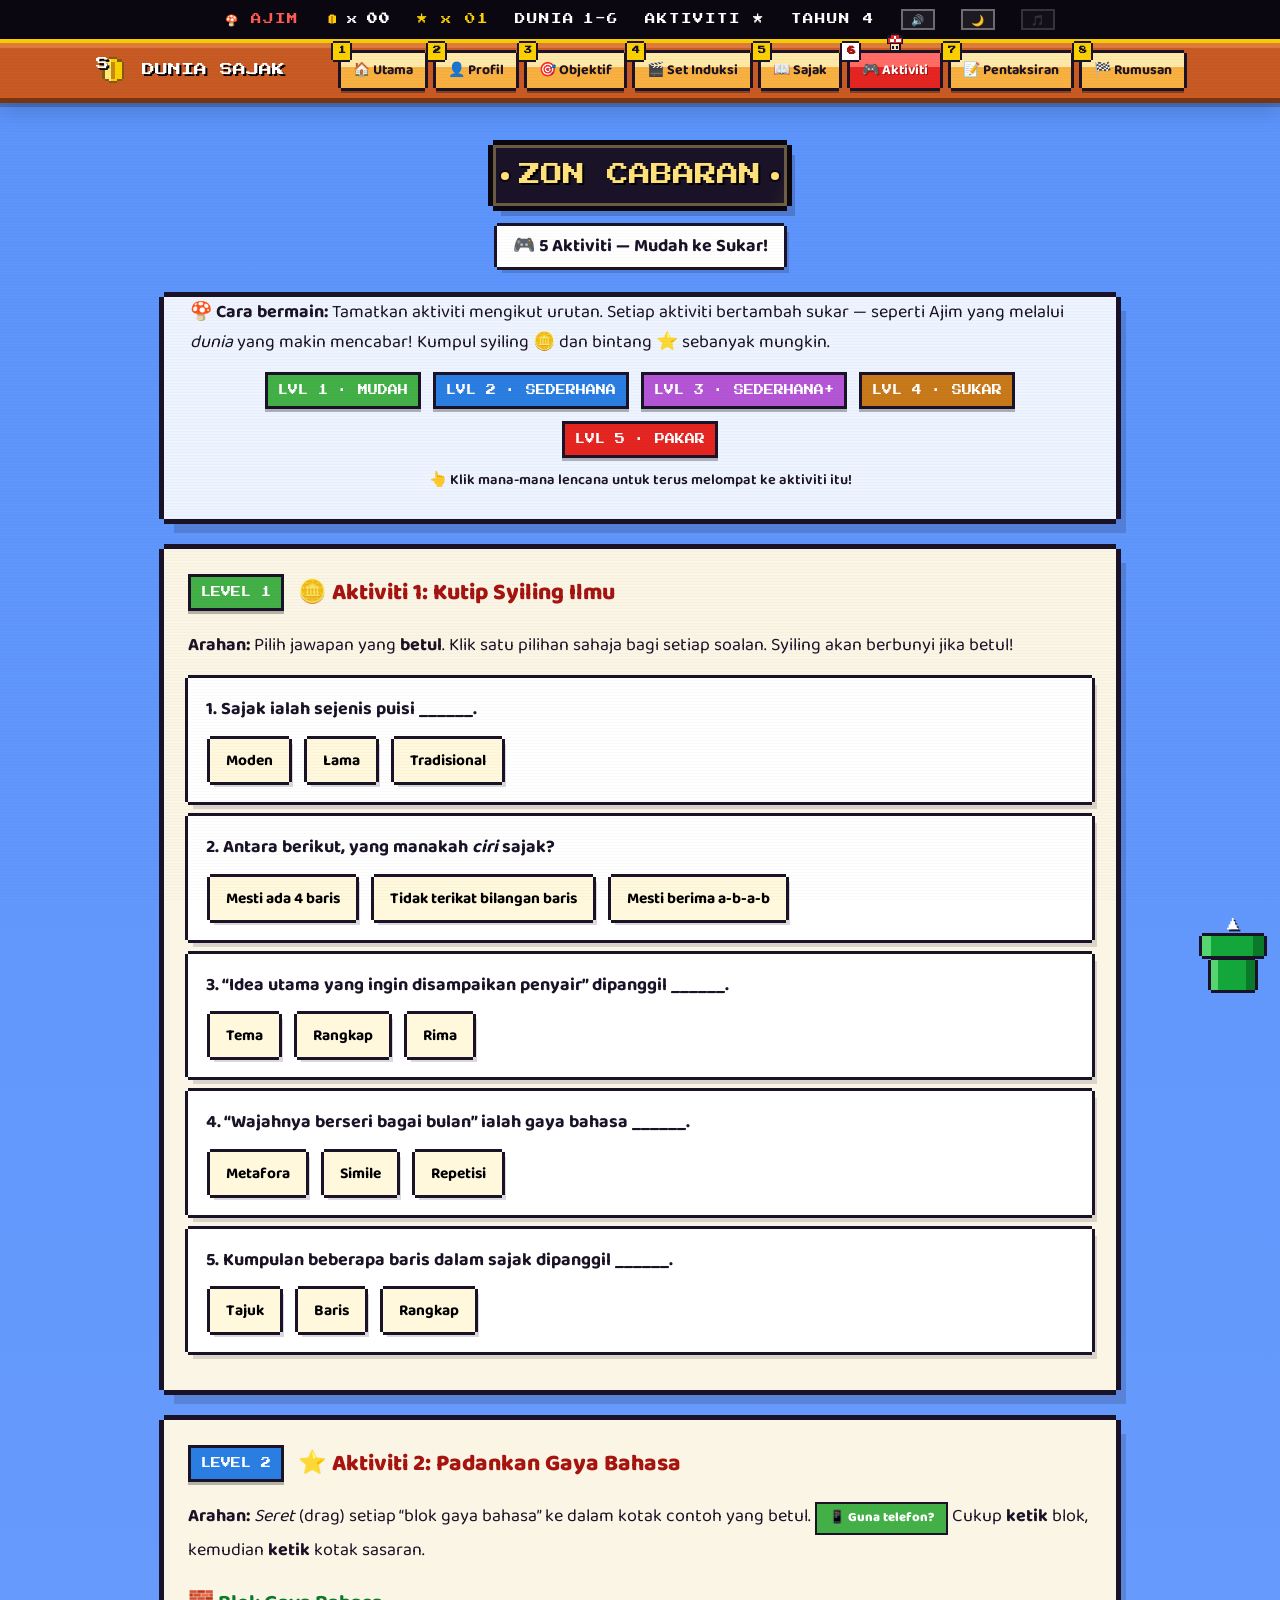
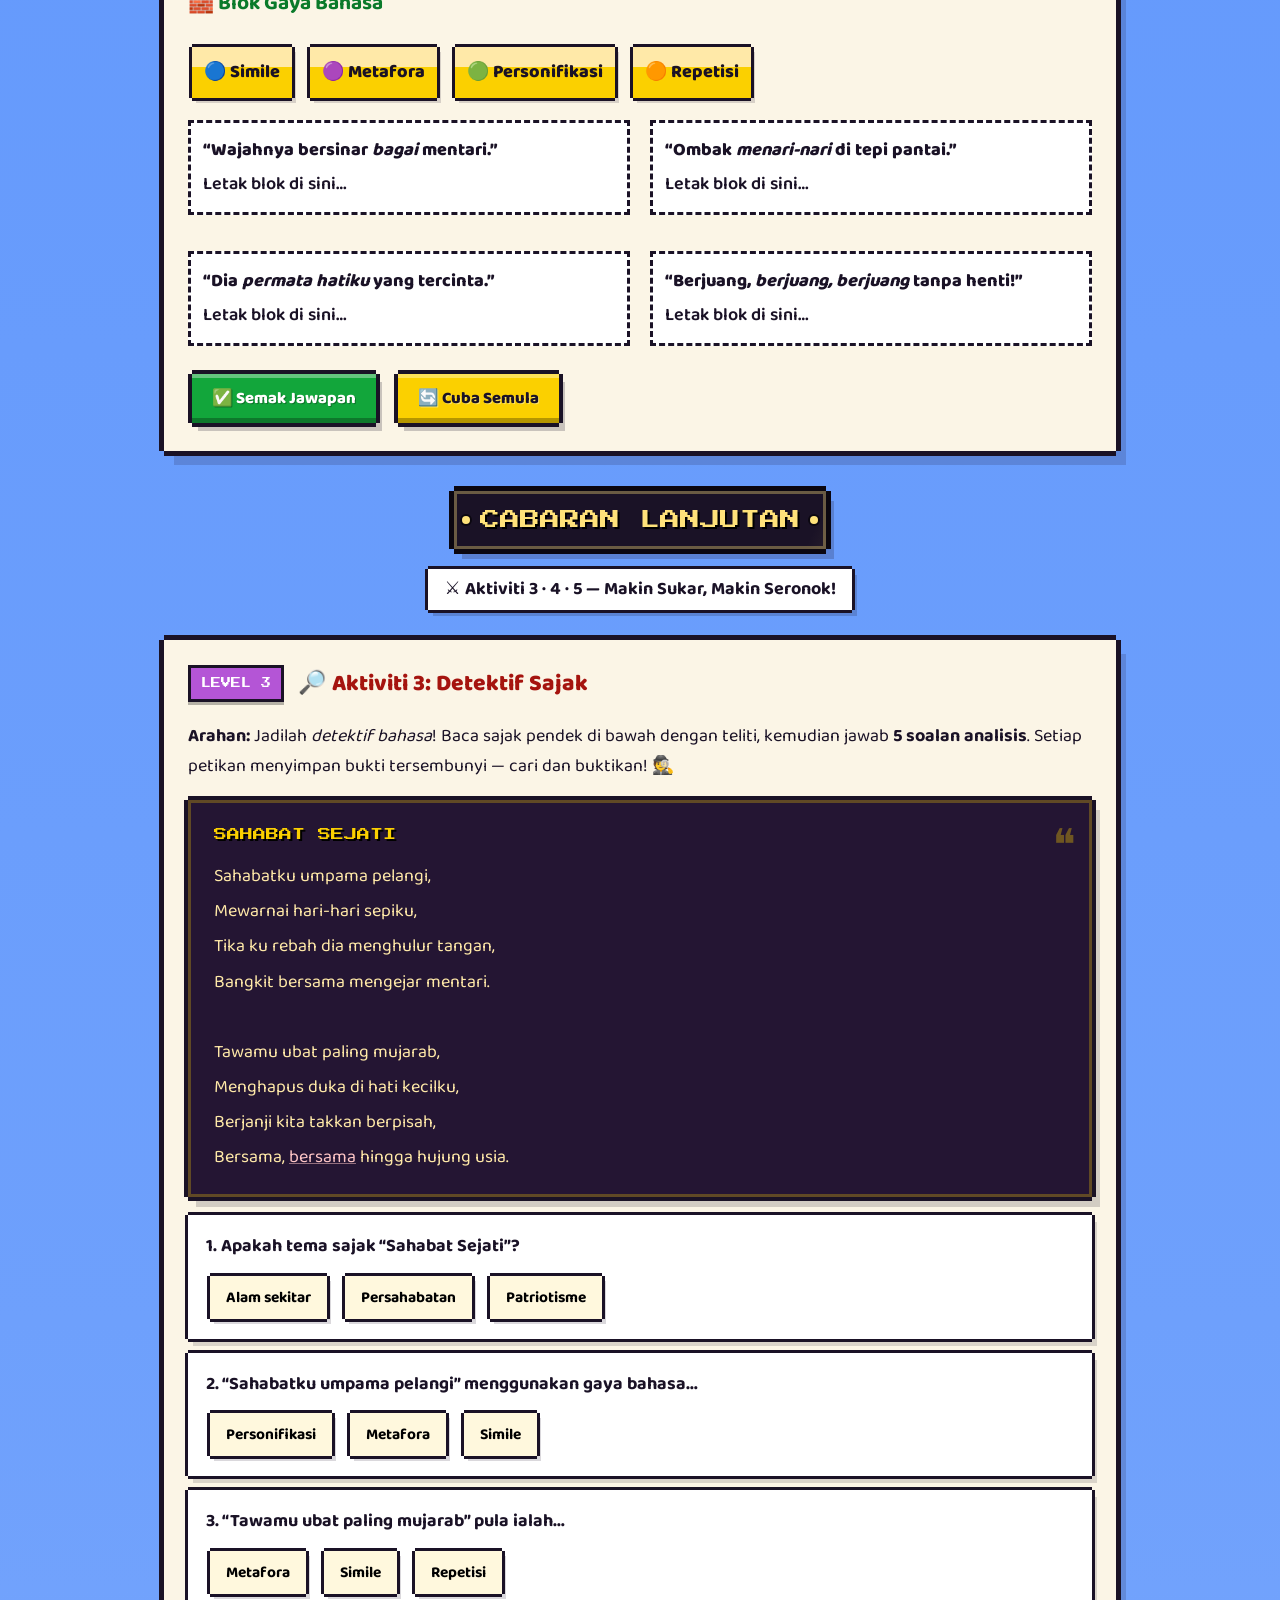
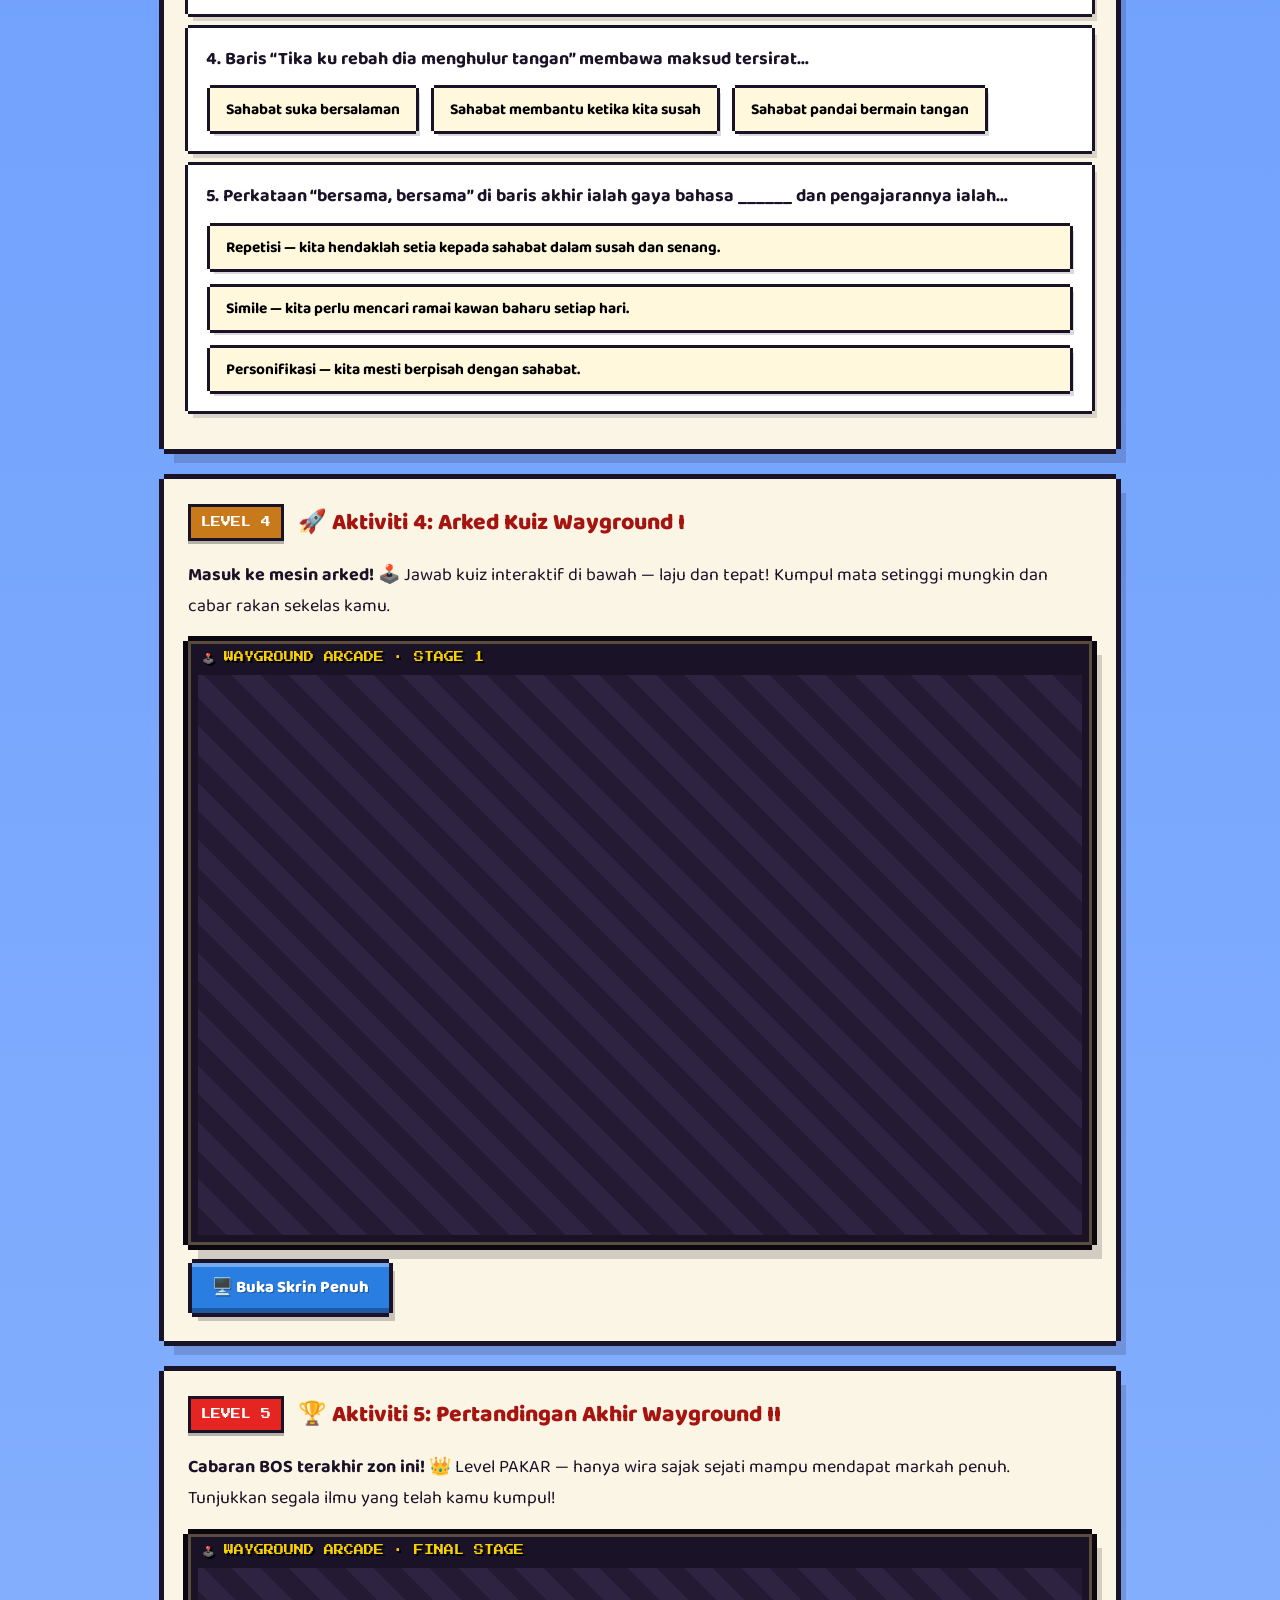
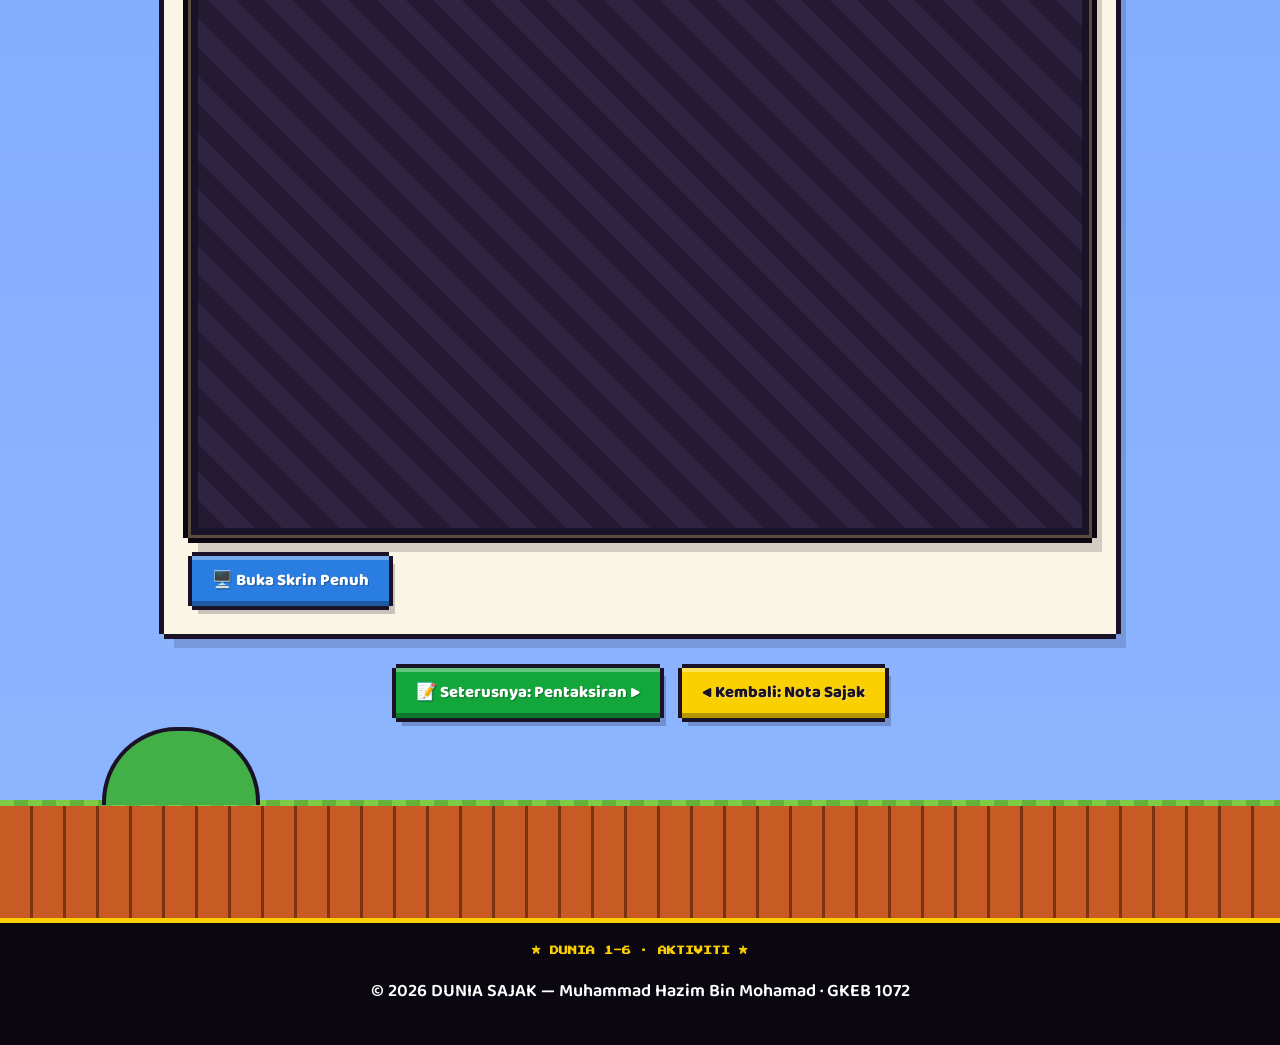
==== aktiviti.html @ 24b24018 "DUNIA SAJAK — laman web pembelajaran interaktif Sajak BM Tahun 4 Laman pembelajaran bertema permaina" ====
<!DOCTYPE html>
<html lang="ms">
<head>
<meta charset="UTF-8">
<meta name="viewport" content="width=device-width, initial-scale=1.0">
<title>DUNIA SAJAK — Aktiviti</title>
<meta name="description" content="5 aktiviti interaktif sajak, daripada mudah ke sukar, bertema Super Mario.">
<link rel="preconnect" href="https://fonts.googleapis.com">
<link rel="preconnect" href="https://fonts.gstatic.com" crossorigin>
<link href="https://fonts.googleapis.com/css2?family=Baloo+2:wght@400;500;600;700;800&family=Press+Start+2P&display=swap" rel="stylesheet">
<link rel="stylesheet" href="style.css?v=3">
<link rel="icon" href="data:image/svg+xml,<svg xmlns='http://www.w3.org/2000/svg' viewBox='0 0 100 100'><text y='.9em' font-size='90'>🍄</text></svg>">
</head>
<body>

<div class="sky-decor" aria-hidden="true">
  <div class="cloud c1"></div><div class="cloud c2"></div>
  <div class="cloud c3"></div><div class="cloud c4"></div>
</div>

<div class="hud">
  <span class="mario-mini">🍄 AJIM</span>
  <span><span class="coin-mini"></span> x 08</span>
  <span>DUNIA <span class="blink">1-6</span></span>
  <span>AKTIVITI ★</span>
  <span>TAHUN 4</span>
</div>

<nav class="navbar">
  <div class="nav-inner">
    <a class="nav-brand" href="index.html"><span class="logo-coin">S</span> DUNIA&nbsp;SAJAK</a>
    <button class="nav-toggle" onclick="toggleNav()">☰ MENU</button>
    <div class="nav-links" id="navLinks">
      <a href="index.html">🏠 Utama</a>
      <a href="profil.html">👤 Profil</a>
      <a href="objektif.html">🎯 Objektif</a>
      <a href="set-induksi.html">🎬 Set Induksi</a>
      <a href="sajak.html">📖 Sajak</a>
      <a href="aktiviti.html">🎮 Aktiviti</a>
      <a href="pentaksiran.html">📝 Pentaksiran</a>
      <a href="rumusan.html">🏁 Rumusan</a>
    </div>
  </div>
</nav>

<main class="page">

  <div class="title-wrap reveal">
    <div class="section-title">ZON CABARAN</div>
    <br><span class="section-sub">🎮 5 Aktiviti — Mudah ke Sukar!</span>
  </div>

  <section class="panel sky reveal">
    <p style="margin:0">
      🍄 <strong>Cara bermain:</strong> Tamatkan aktiviti mengikut urutan. Setiap
      aktiviti bertambah sukar — seperti Ajim yang melalui <em>dunia</em> yang makin
      mencabar! Kumpul syiling 🪙 dan bintang ⭐ sebanyak mungkin.
    </p>
    <div class="hero-scene" style="justify-content:center;gap:12px;margin-top:14px">
      <a class="level-badge l1" href="#akt1" title="Pergi ke Aktiviti 1">LVL 1 · MUDAH</a>
      <a class="level-badge l2" href="#akt2" title="Pergi ke Aktiviti 2">LVL 2 · SEDERHANA</a>
      <a class="level-badge l3" href="#akt3" title="Pergi ke Aktiviti 3">LVL 3 · SEDERHANA+</a>
      <a class="level-badge l4" href="#akt4" title="Pergi ke Aktiviti 4">LVL 4 · SUKAR</a>
      <a class="level-badge l5" href="#akt5" title="Pergi ke Aktiviti 5">LVL 5 · PAKAR</a>
    </div>
    <p style="text-align:center;margin:10px 0 0;font-size:14.5px;font-weight:600">
      👆 Klik mana-mana lencana untuk terus melompat ke aktiviti itu!
    </p>
  </section>

  <!-- =================== AKTIVITI 1 =================== -->
  <section class="activity-card reveal" id="akt1">
    <div class="activity-head">
      <span class="level-badge l1">LEVEL 1</span>
      <h2 style="margin:0;color:var(--mario-red-d)">🪙 Aktiviti 1: Kutip Syiling Ilmu</h2>
    </div>
    <p><strong>Arahan:</strong> Pilih jawapan yang <strong>betul</strong>. Klik satu
       pilihan sahaja bagi setiap soalan. Syiling akan berbunyi jika betul!</p>

    <!-- Soalan 1 -->
    <div class="q-item">
      <div class="q-text">1. Sajak ialah sejenis puisi ______.</div>
      <div class="opt-row">
        <button class="opt" data-correct="1">Moden</button>
        <button class="opt">Lama</button>
        <button class="opt">Tradisional</button>
      </div>
      <div class="feedback" data-ok="Sajak ialah puisi moden." data-no="Sajak ialah puisi MODEN, bukan puisi lama."></div>
    </div>

    <!-- Soalan 2 -->
    <div class="q-item">
      <div class="q-text">2. Antara berikut, yang manakah <em>ciri</em> sajak?</div>
      <div class="opt-row">
        <button class="opt">Mesti ada 4 baris</button>
        <button class="opt" data-correct="1">Tidak terikat bilangan baris</button>
        <button class="opt">Mesti berima a-b-a-b</button>
      </div>
      <div class="feedback" data-ok="Sajak bebas — tidak terikat bilangan baris atau rima." data-no="Sajak TIDAK terikat pada bilangan baris atau rima tetap."></div>
    </div>

    <!-- Soalan 3 -->
    <div class="q-item">
      <div class="q-text">3. “Idea utama yang ingin disampaikan penyair” dipanggil ______.</div>
      <div class="opt-row">
        <button class="opt" data-correct="1">Tema</button>
        <button class="opt">Rangkap</button>
        <button class="opt">Rima</button>
      </div>
      <div class="feedback" data-ok="Tema = idea utama sajak." data-no="Idea utama sajak dipanggil TEMA."></div>
    </div>

    <!-- Soalan 4 -->
    <div class="q-item">
      <div class="q-text">4. “Wajahnya berseri <strong>bagai</strong> bulan” ialah gaya bahasa ______.</div>
      <div class="opt-row">
        <button class="opt">Metafora</button>
        <button class="opt" data-correct="1">Simile</button>
        <button class="opt">Repetisi</button>
      </div>
      <div class="feedback" data-ok="Ada kata 'bagai' → Simile." data-no="Kerana menggunakan kata 'bagai', ia adalah SIMILE."></div>
    </div>

    <!-- Soalan 5 -->
    <div class="q-item">
      <div class="q-text">5. Kumpulan beberapa baris dalam sajak dipanggil ______.</div>
      <div class="opt-row">
        <button class="opt">Tajuk</button>
        <button class="opt">Baris</button>
        <button class="opt" data-correct="1">Rangkap</button>
      </div>
      <div class="feedback" data-ok="Kumpulan baris = Rangkap." data-no="Kumpulan beberapa baris dipanggil RANGKAP."></div>
    </div>

    <div class="scoreboard" id="score1"></div>
  </section>

  <!-- =================== AKTIVITI 2 =================== -->
  <section class="activity-card reveal" id="akt2">
    <div class="activity-head">
      <span class="level-badge l2">LEVEL 2</span>
      <h2 style="margin:0;color:var(--mario-red-d)">⭐ Aktiviti 2: Padankan Gaya Bahasa</h2>
    </div>
    <p><strong>Arahan:</strong> <em>Seret</em> (drag) setiap “blok gaya bahasa” ke dalam
       kotak contoh yang betul. <span class="pill">📱 Guna telefon?</span> Cukup
       <strong>ketik</strong> blok, kemudian <strong>ketik</strong> kotak sasaran.</p>

    <!-- Bank chip -->
    <h3 style="color:var(--pipe-d)">🧱 Blok Gaya Bahasa</h3>
    <div id="chipBank" class="opt-row" style="gap:10px;margin-bottom:10px">
      <div class="chip" data-key="simile">🔵 Simile</div>
      <div class="chip" data-key="metafora">🟣 Metafora</div>
      <div class="chip" data-key="personifikasi">🟢 Personifikasi</div>
      <div class="chip" data-key="repetisi">🟠 Repetisi</div>
    </div>

    <!-- Zon jatuh -->
    <div class="match-wrap">
      <div class="drop-zone" data-answer="simile">
        <span class="zone-label">“Wajahnya bersinar <em>bagai</em> mentari.”</span>
        Letak blok di sini…
      </div>
      <div class="drop-zone" data-answer="personifikasi">
        <span class="zone-label">“Ombak <em>menari-nari</em> di tepi pantai.”</span>
        Letak blok di sini…
      </div>
      <div class="drop-zone" data-answer="metafora">
        <span class="zone-label">“Dia <em>permata hatiku</em> yang tercinta.”</span>
        Letak blok di sini…
      </div>
      <div class="drop-zone" data-answer="repetisi">
        <span class="zone-label">“Berjuang, <em>berjuang, berjuang</em> tanpa henti!”</span>
        Letak blok di sini…
      </div>
    </div>

    <div class="btn-row" style="justify-content:flex-start;margin-top:16px">
      <button class="btn green" id="checkAkt2">✅ Semak Jawapan</button>
      <button class="btn gold" id="resetAkt2">🔄 Cuba Semula</button>
    </div>

    <div class="scoreboard" id="score2"></div>
  </section>

  <!-- =================== AKTIVITI 3, 4, 5 (RUANG LINK) =================== -->
  <div class="title-wrap reveal" style="margin-top:34px">
    <div class="section-title" style="font-size:clamp(13px,3vw,20px)">CABARAN LANJUTAN</div>
    <br><span class="section-sub">⚔️ Aktiviti 3 · 4 · 5 — Makin Sukar, Makin Seronok!</span>
  </div>

  <!-- AKTIVITI 3 -->
  <section class="activity-card reveal" id="akt3">
    <div class="activity-head">
      <span class="level-badge l3">LEVEL 3</span>
      <h2 style="margin:0;color:var(--mario-red-d)">🔎 Aktiviti 3: Detektif Sajak</h2>
    </div>
    <p><strong>Arahan:</strong> Jadilah <em>detektif bahasa</em>! Baca sajak pendek di bawah
       dengan teliti, kemudian jawab <strong>5 soalan analisis</strong>. Setiap petikan
       menyimpan bukti tersembunyi — cari dan buktikan! 🕵️</p>

    <div class="poem-box">
      <div class="poem-title">SAHABAT SEJATI</div>
      Sahabatku umpama pelangi,<br>
      Mewarnai hari-hari sepiku,<br>
      Tika ku rebah dia menghulur tangan,<br>
      Bangkit bersama mengejar mentari.<br><br>
      Tawamu ubat paling mujarab,<br>
      Menghapus duka di hati kecilku,<br>
      Berjanji kita takkan berpisah,<br>
      Bersama, <em>bersama</em> hingga hujung usia.
    </div>

    <!-- Soalan 1 -->
    <div class="q-item" style="margin-top:18px">
      <div class="q-text">1. Apakah <strong>tema</strong> sajak “Sahabat Sejati”?</div>
      <div class="opt-row">
        <button class="opt">Alam sekitar</button>
        <button class="opt" data-correct="1">Persahabatan</button>
        <button class="opt">Patriotisme</button>
      </div>
      <div class="feedback" data-ok="Keseluruhan sajak bercerita tentang sahabat — temanya PERSAHABATAN." data-no="Lihat tajuk & isi — semuanya tentang sahabat, jadi temanya PERSAHABATAN."></div>
    </div>

    <!-- Soalan 2 -->
    <div class="q-item">
      <div class="q-text">2. “Sahabatku <strong>umpama</strong> pelangi” menggunakan gaya bahasa…</div>
      <div class="opt-row">
        <button class="opt">Personifikasi</button>
        <button class="opt">Metafora</button>
        <button class="opt" data-correct="1">Simile</button>
      </div>
      <div class="feedback" data-ok="Kata 'umpama' = perbandingan → SIMILE." data-no="Ada kata perbandingan 'umpama' — itu tanda SIMILE, bukan metafora."></div>
    </div>

    <!-- Soalan 3 -->
    <div class="q-item">
      <div class="q-text">3. “Tawamu <strong>ubat</strong> paling mujarab” pula ialah…</div>
      <div class="opt-row">
        <button class="opt" data-correct="1">Metafora</button>
        <button class="opt">Simile</button>
        <button class="opt">Repetisi</button>
      </div>
      <div class="feedback" data-ok="Tawa dibandingkan dengan ubat TANPA kata perbandingan → METAFORA." data-no="Tiada kata 'bagai/umpama' di sini — perbandingan terus = METAFORA."></div>
    </div>

    <!-- Soalan 4 -->
    <div class="q-item">
      <div class="q-text">4. Baris “Tika ku rebah dia menghulur tangan” membawa <strong>maksud tersirat</strong>…</div>
      <div class="opt-row">
        <button class="opt">Sahabat suka bersalaman</button>
        <button class="opt" data-correct="1">Sahabat membantu ketika kita susah</button>
        <button class="opt">Sahabat pandai bermain tangan</button>
      </div>
      <div class="feedback" data-ok="'Rebah' = kesusahan; 'menghulur tangan' = memberi bantuan." data-no="Fikirkan maksud kiasan: 'rebah' ialah saat susah, 'menghulur tangan' ialah MEMBANTU."></div>
    </div>

    <!-- Soalan 5 -->
    <div class="q-item">
      <div class="q-text">5. Perkataan “<strong>bersama, bersama</strong>” di baris akhir ialah gaya bahasa ______ dan pengajarannya ialah…</div>
      <div class="opt-row" style="flex-direction:column;align-items:stretch">
        <button class="opt" data-correct="1">Repetisi — kita hendaklah setia kepada sahabat dalam susah dan senang.</button>
        <button class="opt">Simile — kita perlu mencari ramai kawan baharu setiap hari.</button>
        <button class="opt">Personifikasi — kita mesti berpisah dengan sahabat.</button>
      </div>
      <div class="feedback" data-ok="Pengulangan 'bersama' menegaskan kesetiaan sahabat sejati." data-no="Perkataan diulang untuk penegasan = REPETISI; mesejnya kesetiaan bersahabat."></div>
    </div>

    <div class="scoreboard" id="score3"></div>
  </section>

  <!-- AKTIVITI 4 -->
  <section class="activity-card reveal" id="akt4">
    <div class="activity-head">
      <span class="level-badge l4">LEVEL 4</span>
      <h2 style="margin:0;color:var(--mario-red-d)">🚀 Aktiviti 4: Arked Kuiz Wayground I</h2>
    </div>
    <p><strong>Masuk ke mesin arked!</strong> 🕹️ Jawab kuiz interaktif di bawah —
       laju dan tepat! Kumpul mata setinggi mungkin dan cabar rakan sekelas kamu.</p>

    <div class="quiz-embed">
      <span class="arcade-label">🕹️ WAYGROUND ARCADE · STAGE 1</span>
      <iframe src="https://wayground.com/embed/quiz/6a55d8f1f456f6de9cdeee7b"
              title="Kuiz Wayground 1 — Sajak"
              allow="fullscreen" allowfullscreen loading="eager"></iframe>
    </div>
    <div class="btn-row" style="justify-content:flex-start;margin-top:14px">
      <a class="btn blue" href="https://wayground.com/embed/quiz/6a55d8f1f456f6de9cdeee7b"
         target="_blank" rel="noopener">🖥️ Buka Skrin Penuh</a>
    </div>
  </section>

  <!-- AKTIVITI 5 -->
  <section class="activity-card reveal" id="akt5">
    <div class="activity-head">
      <span class="level-badge l5">LEVEL 5</span>
      <h2 style="margin:0;color:var(--mario-red-d)">🏆 Aktiviti 5: Pertandingan Akhir Wayground II</h2>
    </div>
    <p><strong>Cabaran BOS terakhir zon ini!</strong> 👑 Level PAKAR — hanya wira sajak
       sejati mampu mendapat markah penuh. Tunjukkan segala ilmu yang telah kamu kumpul!</p>

    <div class="quiz-embed">
      <span class="arcade-label">🕹️ WAYGROUND ARCADE · FINAL STAGE</span>
      <iframe src="https://wayground.com/embed/quiz/6a55de0ff870951dc14bcaf7"
              title="Kuiz Wayground 2 — Sajak (Pakar)"
              allow="fullscreen" allowfullscreen loading="eager"></iframe>
    </div>
    <div class="btn-row" style="justify-content:flex-start;margin-top:14px">
      <a class="btn blue" href="https://wayground.com/embed/quiz/6a55de0ff870951dc14bcaf7"
         target="_blank" rel="noopener">🖥️ Buka Skrin Penuh</a>
    </div>
  </section>

  <div class="btn-row reveal">
    <a class="btn green" href="pentaksiran.html">📝 Seterusnya: Pentaksiran ▶</a>
    <a class="btn gold" href="sajak.html">◀ Kembali: Nota Sajak</a>
  </div>

</main>

<div class="ground-strip" aria-hidden="true"></div>

<footer class="footer">
  <div class="foot-mini">★ DUNIA 1-6 · AKTIVITI ★</div>
  <p>© 2026 DUNIA SAJAK — Muhammad Hazim Bin Mohamad · GKEB 1072</p>
</footer>

<script src="main.js?v=3"></script>
<script src="aktiviti.js?v=3"></script>
</body>
</html>
---- style.css ----
/* =========================================================
   SAJAK WORLD — Tema Super Mario (Edisi Pro)
   Reka bentuk 8-bit / NES: sprite pixel, adegan level,
   panel tetingkap permainan, butang pixel 3D, tekstur CRT.
   ========================================================= */

/* ---------- Palet & pemboleh ubah ---------- */
:root{
  --sky:        #5c94fc;
  --sky-2:      #6ea0fc;
  --sky-3:      #8fb6ff;
  --mario:      #e52521;
  --mario-d:    #a5140f;
  --luigi:      #43b047;
  --luigi-d:    #2f8a34;
  --pipe:       #12a63b;
  --pipe-d:     #0a7a2a;
  --pipe-l:     #57d472;
  --coin:       #fbd000;
  --coin-d:     #c8890f;
  --brick:      #c85a24;
  --brick-d:    #7a3410;
  --brick-l:    #e07b3e;
  --block:      #f8b040;
  --block-d:    #c8791a;
  --ink:        #1a1226;
  --ink-2:      #372b4d;
  --paper:      #fbf5e6;
  --paper-2:    #fff8dd;
  --line:       #e4d9bd;
  --white:      #ffffff;

  --edge: 4px solid var(--ink);
  --hard: 0 6px 0 rgba(26,18,38,.22);
  --hard-lg: 0 8px 0 rgba(26,18,38,.20), 0 14px 24px rgba(26,18,38,.16);

  --pixel: 'Press Start 2P', 'Courier New', monospace;
  --body:  'Baloo 2', 'Trebuchet MS', system-ui, sans-serif;
}

/* ---------- Asas ---------- */
*{ box-sizing: border-box; }
html{ scroll-behavior: smooth; }
body{
  margin: 0;
  font-family: var(--body);
  font-size: 18px;
  line-height: 1.7;
  color: var(--ink);
  position: relative;
  background: linear-gradient(180deg, var(--sky) 0%, var(--sky-2) 50%, var(--sky-3) 100%);
  min-height: 100vh;
  overflow-x: clip;
}
/* Tekstur skrin CRT halus */
body::after{
  content:""; position: fixed; inset: 0; z-index: 9999; pointer-events: none;
  background: repeating-linear-gradient(0deg, rgba(0,0,0,.035) 0 1px, transparent 1px 3px);
  mix-blend-mode: multiply; opacity: .5;
}
img{ max-width: 100%; display: block; }
a{ color: var(--mario-d); }
::selection{ background: var(--coin); color: var(--ink); }

/* ---------- SPRITE PIXEL (SVG data URI) ---------- */
.spr{
  display: inline-block;
  background-repeat: no-repeat;
  background-position: center;
  background-size: contain;
  image-rendering: pixelated;
  image-rendering: crisp-edges;
  vertical-align: middle;
  width: 32px; height: 32px;
  flex: none;
}
.spr.lg{ width: 56px; height: 56px; }
.spr.xl{ width: 84px; height: 84px; }
.spr.sm{ width: 24px; height: 24px; }

/* Syiling */
.spr-coin{ background-image: url("data:image/svg+xml,<svg xmlns='http://www.w3.org/2000/svg' viewBox='0 0 16 16' shape-rendering='crispEdges'><rect x='6' y='2' width='4' height='1' fill='%23845a12'/><rect x='4' y='3' width='2' height='1' fill='%23845a12'/><rect x='10' y='3' width='2' height='1' fill='%23845a12'/><rect x='3' y='4' width='1' height='8' fill='%23845a12'/><rect x='12' y='4' width='1' height='8' fill='%23845a12'/><rect x='4' y='12' width='2' height='1' fill='%23845a12'/><rect x='10' y='12' width='2' height='1' fill='%23845a12'/><rect x='6' y='13' width='4' height='1' fill='%23845a12'/><rect x='4' y='4' width='8' height='8' fill='%23fbd000'/><rect x='6' y='3' width='4' height='10' fill='%23fbd000'/><rect x='4' y='4' width='2' height='8' fill='%23ffe97a'/><rect x='6' y='3' width='1' height='10' fill='%23ffe97a'/><rect x='7' y='4' width='2' height='8' fill='%23c8890f'/></svg>"); }

/* Super Mushroom */
.spr-mushroom{ background-image: url("data:image/svg+xml,<svg xmlns='http://www.w3.org/2000/svg' viewBox='0 0 16 16' shape-rendering='crispEdges'><rect x='5' y='1' width='6' height='1' fill='%231a1226'/><rect x='3' y='2' width='10' height='1' fill='%231a1226'/><rect x='2' y='3' width='12' height='1' fill='%231a1226'/><rect x='2' y='4' width='1' height='5' fill='%231a1226'/><rect x='13' y='4' width='1' height='5' fill='%231a1226'/><rect x='3' y='8' width='10' height='1' fill='%231a1226'/><rect x='3' y='4' width='10' height='4' fill='%23e52521'/><rect x='5' y='2' width='6' height='2' fill='%23e52521'/><rect x='4' y='5' width='3' height='2' fill='%23fff'/><rect x='9' y='5' width='3' height='2' fill='%23fff'/><rect x='7' y='3' width='2' height='2' fill='%23fff'/><rect x='4' y='9' width='1' height='5' fill='%231a1226'/><rect x='11' y='9' width='1' height='5' fill='%231a1226'/><rect x='5' y='13' width='6' height='1' fill='%231a1226'/><rect x='5' y='9' width='6' height='4' fill='%23f6e3c5'/><rect x='6' y='10' width='1' height='2' fill='%231a1226'/><rect x='9' y='10' width='1' height='2' fill='%231a1226'/></svg>"); }

/* 1-UP (hijau) */
.spr-1up{ background-image: url("data:image/svg+xml,<svg xmlns='http://www.w3.org/2000/svg' viewBox='0 0 16 16' shape-rendering='crispEdges'><rect x='5' y='1' width='6' height='1' fill='%231a1226'/><rect x='3' y='2' width='10' height='1' fill='%231a1226'/><rect x='2' y='3' width='12' height='1' fill='%231a1226'/><rect x='2' y='4' width='1' height='5' fill='%231a1226'/><rect x='13' y='4' width='1' height='5' fill='%231a1226'/><rect x='3' y='8' width='10' height='1' fill='%231a1226'/><rect x='3' y='4' width='10' height='4' fill='%2343b047'/><rect x='5' y='2' width='6' height='2' fill='%2343b047'/><rect x='4' y='5' width='3' height='2' fill='%23fff'/><rect x='9' y='5' width='3' height='2' fill='%23fff'/><rect x='7' y='3' width='2' height='2' fill='%23fff'/><rect x='4' y='9' width='1' height='5' fill='%231a1226'/><rect x='11' y='9' width='1' height='5' fill='%231a1226'/><rect x='5' y='13' width='6' height='1' fill='%231a1226'/><rect x='5' y='9' width='6' height='4' fill='%23f6e3c5'/><rect x='6' y='10' width='1' height='2' fill='%231a1226'/><rect x='9' y='10' width='1' height='2' fill='%231a1226'/></svg>"); }

/* Bintang */
.spr-star{ background-image: url("data:image/svg+xml,<svg xmlns='http://www.w3.org/2000/svg' viewBox='0 0 16 16' shape-rendering='crispEdges'><rect x='7' y='1' width='2' height='1' fill='%231a1226'/><rect x='6' y='2' width='4' height='1' fill='%231a1226'/><rect x='6' y='3' width='4' height='1' fill='%231a1226'/><rect x='1' y='4' width='14' height='1' fill='%231a1226'/><rect x='2' y='5' width='12' height='1' fill='%231a1226'/><rect x='3' y='6' width='10' height='2' fill='%231a1226'/><rect x='3' y='8' width='4' height='1' fill='%231a1226'/><rect x='9' y='8' width='4' height='1' fill='%231a1226'/><rect x='2' y='9' width='4' height='2' fill='%231a1226'/><rect x='10' y='9' width='4' height='2' fill='%231a1226'/><rect x='7' y='2' width='2' height='1' fill='%23ffd000'/><rect x='6' y='3' width='4' height='1' fill='%23ffd000'/><rect x='3' y='4' width='10' height='1' fill='%23ffd000'/><rect x='3' y='5' width='10' height='1' fill='%23ffd000'/><rect x='4' y='6' width='8' height='2' fill='%23ffd000'/><rect x='4' y='8' width='2' height='1' fill='%23ffd000'/><rect x='10' y='8' width='2' height='1' fill='%23ffd000'/><rect x='3' y='9' width='3' height='2' fill='%23ffd000'/><rect x='10' y='9' width='3' height='2' fill='%23ffd000'/><rect x='6' y='6' width='1' height='2' fill='%231a1226'/><rect x='9' y='6' width='1' height='2' fill='%231a1226'/></svg>"); }

/* Goomba */
.spr-goomba{ background-image: url("data:image/svg+xml,<svg xmlns='http://www.w3.org/2000/svg' viewBox='0 0 16 16' shape-rendering='crispEdges'><rect x='5' y='1' width='6' height='1' fill='%231a1226'/><rect x='3' y='2' width='10' height='1' fill='%231a1226'/><rect x='2' y='3' width='12' height='6' fill='%237a4a1e'/><rect x='5' y='2' width='6' height='1' fill='%237a4a1e'/><rect x='2' y='3' width='1' height='6' fill='%231a1226'/><rect x='13' y='3' width='1' height='6' fill='%231a1226'/><rect x='3' y='9' width='10' height='2' fill='%23caa06a'/><rect x='4' y='5' width='2' height='3' fill='%23fff'/><rect x='10' y='5' width='2' height='3' fill='%23fff'/><rect x='5' y='6' width='1' height='2' fill='%231a1226'/><rect x='10' y='6' width='1' height='2' fill='%231a1226'/><rect x='3' y='4' width='3' height='1' fill='%231a1226'/><rect x='10' y='4' width='3' height='1' fill='%231a1226'/><rect x='2' y='11' width='4' height='2' fill='%231a1226'/><rect x='10' y='11' width='4' height='2' fill='%231a1226'/></svg>"); }

/* Blok soal (?) — sprite untuk adegan */
.spr-qblock{ background-image: url("data:image/svg+xml,<svg xmlns='http://www.w3.org/2000/svg' viewBox='0 0 16 16' shape-rendering='crispEdges'><rect x='0' y='0' width='16' height='16' fill='%231a1226'/><rect x='1' y='1' width='14' height='14' fill='%23f8b040'/><rect x='1' y='1' width='14' height='5' fill='%23fac765'/><rect x='2' y='2' width='2' height='2' fill='%23fff2c4'/><rect x='12' y='2' width='2' height='2' fill='%231a1226'/><rect x='2' y='12' width='2' height='2' fill='%231a1226'/><rect x='12' y='12' width='2' height='2' fill='%231a1226'/><rect x='6' y='4' width='4' height='1' fill='%231a1226'/><rect x='5' y='5' width='1' height='1' fill='%231a1226'/><rect x='9' y='5' width='2' height='2' fill='%231a1226'/><rect x='8' y='7' width='2' height='1' fill='%231a1226'/><rect x='7' y='8' width='1' height='2' fill='%231a1226'/><rect x='7' y='11' width='1' height='1' fill='%231a1226'/></svg>"); }

/* Bata */
.spr-brick{ background-image: url("data:image/svg+xml,<svg xmlns='http://www.w3.org/2000/svg' viewBox='0 0 16 16' shape-rendering='crispEdges'><rect x='0' y='0' width='16' height='16' fill='%237a3410'/><rect x='1' y='1' width='14' height='2' fill='%23e07b3e'/><rect x='0' y='3' width='7' height='4' fill='%23c85a24'/><rect x='8' y='3' width='8' height='4' fill='%23c85a24'/><rect x='0' y='8' width='3' height='4' fill='%23c85a24'/><rect x='4' y='8' width='8' height='4' fill='%23c85a24'/><rect x='13' y='8' width='3' height='4' fill='%23c85a24'/><rect x='0' y='13' width='7' height='3' fill='%23c85a24'/><rect x='8' y='13' width='8' height='3' fill='%23c85a24'/></svg>"); }

/* Awan */
.spr-cloud{ background-image: url("data:image/svg+xml,<svg xmlns='http://www.w3.org/2000/svg' viewBox='0 0 24 14' shape-rendering='crispEdges'><rect x='8' y='2' width='6' height='1' fill='%231a1226'/><rect x='6' y='3' width='10' height='1' fill='%231a1226'/><rect x='4' y='4' width='4' height='1' fill='%231a1226'/><rect x='14' y='4' width='6' height='1' fill='%231a1226'/><rect x='2' y='5' width='4' height='1' fill='%231a1226'/><rect x='18' y='5' width='4' height='1' fill='%231a1226'/><rect x='1' y='6' width='22' height='1' fill='%231a1226'/><rect x='0' y='7' width='24' height='4' fill='%231a1226'/><rect x='1' y='11' width='22' height='1' fill='%231a1226'/><rect x='8' y='3' width='7' height='1' fill='%23fff'/><rect x='5' y='4' width='12' height='1' fill='%23fff'/><rect x='3' y='5' width='16' height='1' fill='%23fff'/><rect x='1' y='6' width='22' height='4' fill='%23fff'/><rect x='1' y='10' width='22' height='1' fill='%23c9e0ff'/></svg>"); }

/* Bendera (kepala tiang) */
.spr-flag{ background-image: url("data:image/svg+xml,<svg xmlns='http://www.w3.org/2000/svg' viewBox='0 0 16 16' shape-rendering='crispEdges'><rect x='2' y='2' width='2' height='12' fill='%23e6f0f2'/><rect x='2' y='2' width='1' height='12' fill='%23b9cccf'/><rect x='1' y='1' width='4' height='1' fill='%232f8a34'/><rect x='4' y='4' width='9' height='5' fill='%2312a63b'/><rect x='13' y='5' width='2' height='3' fill='%2312a63b'/><rect x='6' y='5' width='2' height='2' fill='%23fff'/></svg>"); }

/* ---------- Awan latar (lapisan absolut, menatal bersama) ---------- */
.sky-decor{
  position: absolute; top: 0; left: 0; width: 100%; height: 100%;
  z-index: 0; pointer-events: none; overflow: hidden;
}
.cloud{
  position: absolute; left: -180px; width: 132px; height: 78px;
  background-image: url("data:image/svg+xml,<svg xmlns='http://www.w3.org/2000/svg' viewBox='0 0 24 14' shape-rendering='crispEdges'><rect x='8' y='2' width='6' height='1' fill='%231a1226'/><rect x='6' y='3' width='10' height='1' fill='%231a1226'/><rect x='4' y='4' width='4' height='1' fill='%231a1226'/><rect x='14' y='4' width='6' height='1' fill='%231a1226'/><rect x='2' y='5' width='4' height='1' fill='%231a1226'/><rect x='18' y='5' width='4' height='1' fill='%231a1226'/><rect x='1' y='6' width='22' height='1' fill='%231a1226'/><rect x='0' y='7' width='24' height='4' fill='%231a1226'/><rect x='1' y='11' width='22' height='1' fill='%231a1226'/><rect x='8' y='3' width='7' height='1' fill='%23fff'/><rect x='5' y='4' width='12' height='1' fill='%23fff'/><rect x='3' y='5' width='16' height='1' fill='%23fff'/><rect x='1' y='6' width='22' height='4' fill='%23fff'/><rect x='1' y='10' width='22' height='1' fill='%23c9e0ff'/></svg>");
  background-repeat: no-repeat; background-size: contain;
  image-rendering: pixelated; opacity: .95; will-change: transform;
}
.cloud.c1{ top: 6%;  --sc: 1;    animation: drift 52s linear infinite; }
.cloud.c2{ top: 20%; --sc: .68;  animation: drift 70s linear infinite; animation-delay: -12s; }
.cloud.c3{ top: 38%; --sc: 1.15; animation: drift 88s linear infinite; animation-delay: -34s; }
.cloud.c4{ top: 60%; --sc: .55;  animation: drift 62s linear infinite; animation-delay: -22s; }
@keyframes drift{
  from{ transform: translateX(0) scale(var(--sc,1)); }
  to{   transform: translateX(calc(100vw + 360px)) scale(var(--sc,1)); }
}

/* ---------- HUD (papan skor) ---------- */
.hud{
  position: relative; z-index: 5;
  background: #0b0710; color: #fff;
  font-family: var(--pixel); font-size: 10.5px; letter-spacing: 1px;
  padding: 9px 16px; display: flex; gap: 26px;
  justify-content: center; align-items: center; flex-wrap: wrap;
  border-bottom: 4px solid var(--coin);
}
.hud span{ display: inline-flex; align-items: center; gap: 8px; white-space: nowrap; }
.hud .spr{ width: 16px; height: 16px; }
.hud .mario-mini{ color: #ff5b56; }
.hud .coin-mini{
  width: 14px; height: 14px; display: inline-block;
  background-size: contain; background-repeat: no-repeat; image-rendering: pixelated;
  background-image: url("data:image/svg+xml,<svg xmlns='http://www.w3.org/2000/svg' viewBox='0 0 16 16' shape-rendering='crispEdges'><rect x='6' y='2' width='4' height='1' fill='%23845a12'/><rect x='4' y='3' width='2' height='1' fill='%23845a12'/><rect x='10' y='3' width='2' height='1' fill='%23845a12'/><rect x='3' y='4' width='1' height='8' fill='%23845a12'/><rect x='12' y='4' width='1' height='8' fill='%23845a12'/><rect x='4' y='12' width='2' height='1' fill='%23845a12'/><rect x='10' y='12' width='2' height='1' fill='%23845a12'/><rect x='6' y='13' width='4' height='1' fill='%23845a12'/><rect x='4' y='4' width='8' height='8' fill='%23fbd000'/><rect x='6' y='3' width='4' height='10' fill='%23fbd000'/><rect x='7' y='4' width='2' height='8' fill='%23c8890f'/></svg>");
}
.hud .blink{ animation: blink 1.1s steps(1) infinite; }
@keyframes blink{ 50%{ opacity: .2; } }

/* ---------- Navbar ---------- */
.navbar{
  position: sticky; top: 0; z-index: 30;
  background: linear-gradient(180deg, var(--brick-l) 0 5px, var(--brick) 5px 100%);
  border-bottom: 5px solid var(--brick-d);
  box-shadow: 0 4px 0 rgba(0,0,0,.22), 0 10px 20px rgba(0,0,0,.15);
}
.nav-inner{
  max-width: 1120px; margin: 0 auto;
  display: flex; align-items: center; gap: 10px;
  padding: 10px 16px; flex-wrap: wrap;
}
.nav-brand{
  display: flex; align-items: center; gap: 12px;
  font-family: var(--pixel); font-size: 13px; color: #fff;
  text-decoration: none; text-shadow: 2px 2px 0 #000; margin-right: auto;
}
.nav-brand .logo-coin{
  width: 34px; height: 34px;
  background-image: url("data:image/svg+xml,<svg xmlns='http://www.w3.org/2000/svg' viewBox='0 0 16 16' shape-rendering='crispEdges'><rect x='6' y='2' width='4' height='1' fill='%23845a12'/><rect x='4' y='3' width='2' height='1' fill='%23845a12'/><rect x='10' y='3' width='2' height='1' fill='%23845a12'/><rect x='3' y='4' width='1' height='8' fill='%23845a12'/><rect x='12' y='4' width='1' height='8' fill='%23845a12'/><rect x='4' y='12' width='2' height='1' fill='%23845a12'/><rect x='10' y='12' width='2' height='1' fill='%23845a12'/><rect x='6' y='13' width='4' height='1' fill='%23845a12'/><rect x='4' y='4' width='8' height='8' fill='%23fbd000'/><rect x='6' y='3' width='4' height='10' fill='%23fbd000'/><rect x='4' y='4' width='2' height='8' fill='%23ffe97a'/><rect x='6' y='3' width='1' height='10' fill='%23ffe97a'/><rect x='7' y='4' width='2' height='8' fill='%23c8890f'/></svg>");
  background-size: contain; background-repeat: no-repeat; image-rendering: pixelated;
  animation: spin 2.6s linear infinite;
}
@keyframes spin{ 0%{ transform: rotateY(0); } 100%{ transform: rotateY(360deg); } }
.nav-toggle{
  display: none; background: var(--coin); border: 3px solid var(--ink);
  color: var(--ink); font-family: var(--pixel); font-size: 11px;
  padding: 9px 11px; cursor: pointer; box-shadow: 3px 3px 0 rgba(0,0,0,.3);
}
.nav-links{ display: flex; gap: 7px; flex-wrap: wrap; align-items: center; }
.nav-links a{
  font-family: var(--body); font-weight: 700; font-size: 14px;
  text-decoration: none; color: var(--ink);
  background: linear-gradient(180deg, #ffe9a8 0 40%, var(--block) 40% 100%);
  border: 3px solid var(--ink); padding: 6px 12px; border-radius: 4px;
  box-shadow: 0 3px 0 rgba(0,0,0,.28); transition: transform .1s, background .1s;
  white-space: nowrap;
}
.nav-links a:hover{ transform: translateY(-2px); }
.nav-links a.active{
  background: linear-gradient(180deg, #ff6b66 0 40%, var(--mario) 40% 100%);
  color: #fff; text-shadow: 1px 1px 0 var(--mario-d);
}

/* ---------- Susun atur ---------- */
.page{ position: relative; z-index: 2; max-width: 1000px; margin: 0 auto; padding: 30px 18px 44px; }

/* ---------- Papan tanda seksyen (world sign) ---------- */
.title-wrap{ text-align: center; margin: 6px 0 30px; }
.section-title{
  display: inline-block;
  font-family: var(--pixel); font-size: clamp(13px, 2.6vw, 22px); line-height: 1.5;
  color: #ffe27a; text-shadow: 2px 2px 0 #000;
  background: var(--ink);
  border: 4px solid #0b0710; border-radius: 10px;
  padding: 14px 26px;
  box-shadow: inset 0 0 0 3px rgba(255,226,122,.35), var(--hard);
  position: relative;
}
.section-title::before, .section-title::after{
  content:""; position: absolute; top: 50%; width: 8px; height: 8px;
  background: #ffe27a; border-radius: 50%; transform: translateY(-50%);
  box-shadow: 0 0 0 2px #0b0710;
}
.section-title::before{ left: 8px; } .section-title::after{ right: 8px; }
.section-sub{
  display: inline-block; margin-top: 14px;
  font-weight: 700; color: var(--ink);
  background: var(--white); border: 3px solid var(--ink);
  padding: 5px 16px; border-radius: 30px; box-shadow: 0 4px 0 rgba(0,0,0,.2);
}

/* ---------- Panel bergaya tetingkap permainan ---------- */
.panel{
  background: var(--paper);
  border: var(--edge); border-radius: 14px;
  box-shadow: var(--hard-lg);
  padding: 0 26px 26px; margin: 22px 0; overflow: hidden;
  background-image:
    linear-gradient(var(--paper), var(--paper)),
    repeating-linear-gradient(0deg, transparent 0 33px, rgba(120,90,40,.05) 33px 34px);
}
.panel.tan{ background: var(--paper-2); }
.panel.sky{ background: #eef4ff; }
.panel.mint{ background: #ecfaef; }

/* Tajuk h2 bersarang (cth. dalam grid) — warna jenama konsisten */
.panel h2{ font-family: var(--body); font-weight: 800; font-size: 23px; color: var(--mario-d); margin: 6px 0 10px; display: flex; align-items: center; gap: 10px; }
.panel.mint h2, .panel.tan h2{ color: var(--pipe-d); }
/* Bar tajuk panel (auto pada h2 pertama) */
.panel > h2:first-child{
  font-family: var(--body); font-weight: 800; font-size: 22px;
  color: #fff; text-shadow: 1px 2px 0 rgba(0,0,0,.35);
  margin: 0 -26px 22px; padding: 14px 26px;
  background: linear-gradient(180deg, #ff6b66 0 42%, var(--mario) 42% 100%);
  border-bottom: 4px solid var(--ink);
  display: flex; align-items: center; gap: 12px;
}
.panel.tan  > h2:first-child{ background: linear-gradient(180deg, #ffcf5e 0 42%, var(--block) 42% 100%); color: var(--ink); text-shadow:none; }
.panel.sky  > h2:first-child{ background: linear-gradient(180deg, #63a4f2 0 42%, #2a7de1 42% 100%); }
.panel.mint > h2:first-child{ background: linear-gradient(180deg, #5fd07f 0 42%, var(--luigi) 42% 100%); }
.panel h2 .spr{ width: 30px; height: 30px; }
.panel h2 .num{
  font-family: var(--pixel); font-size: 13px;
  background: var(--ink); color: var(--coin);
  border: 2px solid #fff; border-radius: 6px; padding: 6px 8px; flex: none;
}
.panel h3{ font-weight: 800; color: var(--pipe-d); font-size: 21px; margin: 20px 0 8px; }
.panel p{ margin: 10px 0; }
.panel p:first-of-type{ margin-top: 4px; }

/* ---------- Grid ---------- */
.grid{ display: grid; gap: 16px; }
.grid.g2{ grid-template-columns: repeat(2, 1fr); }
.grid.g3{ grid-template-columns: repeat(3, 1fr); }
.grid.g4{ grid-template-columns: repeat(4, 1fr); }

/* ---------- Kotak item (info-card) ---------- */
.info-card{
  background: var(--white);
  border: 3px solid var(--ink); border-radius: 10px;
  padding: 18px 16px; box-shadow: 0 5px 0 rgba(0,0,0,.16);
  transition: transform .12s, box-shadow .12s; position: relative;
}
.info-card::before{
  content:""; position: absolute; inset: 4px; border: 2px dashed rgba(26,18,38,.12);
  border-radius: 7px; pointer-events: none;
}
.info-card:hover{ transform: translateY(-5px); box-shadow: 0 10px 0 rgba(0,0,0,.14); }
.info-card .ic-icon{ font-size: 30px; line-height: 1; margin-bottom: 8px; }
.info-card .spr{ margin-bottom: 8px; }
.info-card h4{ margin: 4px 0; font-weight: 800; font-size: 18px; color: var(--ink); }
.info-card p{ margin: 4px 0 0; font-size: 15px; color: var(--ink-2); }

/* ---------- Butang pixel 3D ---------- */
.btn{
  display: inline-flex; align-items: center; gap: 9px;
  font-family: var(--body); font-weight: 800; font-size: 16.5px;
  color: #fff; background: var(--mario);
  border: 4px solid var(--ink); border-radius: 10px;
  padding: 11px 20px; cursor: pointer; text-decoration: none;
  box-shadow: inset 0 4px 0 rgba(255,255,255,.35), inset 0 -5px 0 rgba(0,0,0,.28), 0 5px 0 rgba(0,0,0,.3);
  transition: transform .08s, box-shadow .08s; text-shadow: 1px 1px 0 rgba(0,0,0,.3);
}
.btn:hover{ transform: translateY(-2px); }
.btn:active{ transform: translateY(3px); box-shadow: inset 0 4px 0 rgba(255,255,255,.35), inset 0 -5px 0 rgba(0,0,0,.28), 0 1px 0 rgba(0,0,0,.3); }
.btn.green{ background: var(--pipe); }
.btn.gold{ background: var(--coin); color: var(--ink); text-shadow: 1px 1px 0 rgba(255,255,255,.4); }
.btn.blue{ background: #2a7de1; }
.btn-row{ display: flex; gap: 14px; flex-wrap: wrap; justify-content: center; margin-top: 20px; }

/* ---------- ADEGAN LEVEL (hero) ---------- */
.level-scene{
  position: relative; height: 320px; margin: 4px 0 8px;
  border: var(--edge); border-radius: 16px; overflow: hidden;
  background: linear-gradient(180deg, #5c94fc 0%, #6ea0fc 62%, #8fb6ff 100%);
  box-shadow: var(--hard-lg);
}
.ls-ground{
  position: absolute; left: 0; right: 0; bottom: 0; height: 54px;
  background:
    repeating-linear-gradient(90deg, var(--brick) 0 30px, var(--brick-d) 30px 33px),
    repeating-linear-gradient(0deg, var(--brick) 0 26px, var(--brick-d) 26px 29px);
  border-top: 5px solid #5a2a0d;
}
.ls-ground::before{
  content:""; position: absolute; left: 0; right: 0; top: -5px; height: 5px;
  background: repeating-linear-gradient(90deg, #7ecb46 0 14px, #64b23a 14px 28px);
}
.ls-prop{ position: absolute; bottom: 54px; image-rendering: pixelated; }
/* bukit */
.ls-hill{
  position: absolute; bottom: 40px; width: 190px; height: 96px;
  background: var(--luigi); border: 4px solid var(--ink); border-bottom: none;
  border-radius: 95px 95px 0 0;
}
.ls-hill::after{
  content:""; position: absolute; bottom: 10px; left: 50%; transform: translateX(-50%);
  width: 26px; height: 30px; background: var(--luigi-d); border-radius: 50%;
  box-shadow: -36px 6px 0 -4px var(--luigi-d), 36px 6px 0 -4px var(--luigi-d);
}
/* semak */
.ls-bush{
  position: absolute; bottom: 54px; width: 132px; height: 48px;
  background: var(--luigi); border: 4px solid var(--ink); border-bottom: none;
  border-radius: 40px 40px 0 0;
}
.ls-bush::before, .ls-bush::after{
  content:""; position: absolute; bottom: 0; width: 70px; height: 34px;
  background: var(--luigi); border: 4px solid var(--ink); border-bottom: none; border-radius: 40px 40px 0 0;
}
.ls-bush::before{ left: -34px; } .ls-bush::after{ right: -34px; }
/* paip */
.ls-pipe{ position: absolute; bottom: 54px; width: 92px; }
.ls-pipe .pt{
  height: 30px; width: 108%; margin-left: -4%;
  background: linear-gradient(90deg, var(--pipe-l) 0 14%, var(--pipe) 14% 82%, var(--pipe-d) 82%);
  border: 4px solid var(--ink); border-radius: 6px;
}
.ls-pipe .pb{
  height: 62px; width: 78%; margin: -4px auto 0;
  background: linear-gradient(90deg, var(--pipe-l) 0 16%, var(--pipe) 16% 80%, var(--pipe-d) 80%);
  border: 4px solid var(--ink); border-top: none;
}
/* blok terapung + coin/mushroom di atas */
.ls-blocks{ position: absolute; display: flex; gap: 6px; }
.ls-blocks .spr{ width: 46px; height: 46px; }
.ls-pop{ position: absolute; animation: bob 1.4s ease-in-out infinite; }
@keyframes bob{ 0%,100%{ transform: translateY(0); } 50%{ transform: translateY(-8px); } }
/* goomba berjalan */
.ls-goomba{ position: absolute; bottom: 54px; width: 40px; height: 40px; animation: walk 6s linear infinite; }
@keyframes walk{ 0%{ left: 30%; } 50%{ left: 55%; transform: scaleX(1);} 51%{ transform: scaleX(-1);} 100%{ left: 30%; transform: scaleX(-1);} }
/* tiang bendera + istana */
.ls-flag{ position: absolute; bottom: 54px; width: 12px; height: 190px; background: #cfd8da; border: 3px solid var(--ink); }
.ls-flag::before{ content:""; position: absolute; top: -10px; left: 50%; transform: translateX(-50%); width: 16px; height: 16px; background: var(--luigi); border: 3px solid var(--ink); border-radius: 50%; }
.ls-flag::after{ content:""; position: absolute; top: 6px; right: 12px; width: 48px; height: 34px; background: var(--luigi); border: 3px solid var(--ink); clip-path: polygon(0 0, 100% 50%, 0 100%); }
.ls-castle{
  position: absolute; bottom: 54px; width: 150px; height: 120px;
  background: var(--brick); border: 4px solid var(--ink);
  background-image: repeating-linear-gradient(0deg, transparent 0 18px, rgba(0,0,0,.14) 18px 20px), repeating-linear-gradient(90deg, transparent 0 24px, rgba(0,0,0,.14) 24px 26px);
}
.ls-castle::before{ /* pintu */
  content:""; position: absolute; bottom: 0; left: 50%; transform: translateX(-50%);
  width: 46px; height: 56px; background: #1a1226; border-radius: 22px 22px 0 0;
}
.ls-castle::after{ /* menara atas */
  content:""; position: absolute; top: -26px; left: 50%; transform: translateX(-50%);
  width: 60px; height: 30px; background: var(--brick); border: 4px solid var(--ink); border-bottom: none;
}
.ls-cloud{ position: absolute; width: 92px; height: 54px; background-size: contain; background-repeat: no-repeat; image-rendering: pixelated;
  background-image: url("data:image/svg+xml,<svg xmlns='http://www.w3.org/2000/svg' viewBox='0 0 24 14' shape-rendering='crispEdges'><rect x='8' y='2' width='6' height='1' fill='%231a1226'/><rect x='6' y='3' width='10' height='1' fill='%231a1226'/><rect x='4' y='4' width='4' height='1' fill='%231a1226'/><rect x='14' y='4' width='6' height='1' fill='%231a1226'/><rect x='2' y='5' width='4' height='1' fill='%231a1226'/><rect x='18' y='5' width='4' height='1' fill='%231a1226'/><rect x='1' y='6' width='22' height='1' fill='%231a1226'/><rect x='0' y='7' width='24' height='4' fill='%231a1226'/><rect x='1' y='11' width='22' height='1' fill='%231a1226'/><rect x='8' y='3' width='7' height='1' fill='%23fff'/><rect x='5' y='4' width='12' height='1' fill='%23fff'/><rect x='3' y='5' width='16' height='1' fill='%23fff'/><rect x='1' y='6' width='22' height='4' fill='%23fff'/><rect x='1' y='10' width='22' height='1' fill='%23c9e0ff'/></svg>"); }

/* Hero teks */
.hero{ text-align: center; padding: 26px 16px 6px; }
.hero .hero-title{
  font-family: var(--pixel); font-size: clamp(24px, 6.5vw, 52px); line-height: 1.35;
  margin: 0; color: var(--coin);
  text-shadow: 3px 0 var(--ink), -3px 0 var(--ink), 0 3px var(--ink), 0 -3px var(--ink),
               4px 4px 0 var(--ink), 8px 8px 0 rgba(0,0,0,.18);
}
.hero .hero-title .red{ color: #ff5b56; } .hero .hero-title .green{ color: #6fd06f; }
.hero .hero-tag{
  display: inline-block; margin-top: 18px; font-weight: 800; font-size: 19px;
  color: var(--ink); background: #fff; border: 4px solid var(--ink);
  padding: 9px 22px; border-radius: 40px; box-shadow: var(--hard);
}
.hero-scene{ display: flex; align-items: flex-end; justify-content: center; gap: 22px; margin: 26px 0 6px; flex-wrap: wrap; }

/* Blok soal interaktif (kekal untuk hiasan kecil) */
.qblock{
  width: 58px; height: 58px;
  background: linear-gradient(180deg, var(--block) 0 42%, var(--block-d) 100%);
  border: var(--edge); border-radius: 8px; display: grid; place-items: center;
  font-family: var(--pixel); font-size: 20px; color: #fff; text-shadow: 2px 2px 0 var(--ink);
  box-shadow: inset 4px 4px 0 rgba(255,255,255,.28), inset -4px -4px 0 rgba(0,0,0,.2), 0 5px 0 rgba(0,0,0,.25);
}
.qblock.bounce{ animation: bob 1.5s ease-in-out infinite; }
.coin{
  width: 44px; height: 44px;
  background-image: url("data:image/svg+xml,<svg xmlns='http://www.w3.org/2000/svg' viewBox='0 0 16 16' shape-rendering='crispEdges'><rect x='6' y='2' width='4' height='1' fill='%23845a12'/><rect x='4' y='3' width='2' height='1' fill='%23845a12'/><rect x='10' y='3' width='2' height='1' fill='%23845a12'/><rect x='3' y='4' width='1' height='8' fill='%23845a12'/><rect x='12' y='4' width='1' height='8' fill='%23845a12'/><rect x='4' y='12' width='2' height='1' fill='%23845a12'/><rect x='10' y='12' width='2' height='1' fill='%23845a12'/><rect x='6' y='13' width='4' height='1' fill='%23845a12'/><rect x='4' y='4' width='8' height='8' fill='%23fbd000'/><rect x='6' y='3' width='4' height='10' fill='%23fbd000'/><rect x='4' y='4' width='2' height='8' fill='%23ffe97a'/><rect x='6' y='3' width='1' height='10' fill='%23ffe97a'/><rect x='7' y='4' width='2' height='8' fill='%23c8890f'/></svg>");
  background-size: contain; background-repeat: no-repeat; image-rendering: pixelated;
  animation: flip 1.6s linear infinite;
}
@keyframes flip{ 0%{ transform: scaleX(1);} 50%{ transform: scaleX(.2);} 100%{ transform: scaleX(1);} }
.pipe{ width: 90px; }
.pipe .pipe-top{ height: 26px; width: 106%; margin-left: -3%;
  background: linear-gradient(90deg, var(--pipe-l) 0 14%, var(--pipe) 14% 82%, var(--pipe-d) 82%);
  border: var(--edge); border-radius: 6px; }
.pipe .pipe-body{ height: 60px; width: 80%; margin: -4px auto 0;
  background: linear-gradient(90deg, var(--pipe-l) 0 16%, var(--pipe) 16% 80%, var(--pipe-d) 80%);
  border: var(--edge); border-top: none; }
.hill{ width: 150px; height: 78px; background: var(--luigi); border: var(--edge); border-bottom: none; border-radius: 75px 75px 0 0; }

/* ---------- Jalur tanah + scenery (bawah setiap halaman) ---------- */
.ground-strip{
  position: relative; z-index: 2; height: 118px; margin-top: 34px;
  background:
    repeating-linear-gradient(90deg, var(--brick) 0 30px, var(--brick-d) 30px 33px),
    repeating-linear-gradient(0deg, var(--brick) 0 26px, var(--brick-d) 26px 29px);
  border-top: 5px solid #5a2a0d;
}
.ground-strip::before{ /* rumput atas */
  content:""; position: absolute; left: 0; right: 0; top: -5px; height: 6px;
  background: repeating-linear-gradient(90deg, #7ecb46 0 14px, #64b23a 14px 28px);
}
.ground-strip::after{ /* bukit + semak menaiki tanah */
  content:""; position: absolute; left: 8%; bottom: 100%;
  width: 150px; height: 74px; background: var(--luigi);
  border: 4px solid var(--ink); border-bottom: none; border-radius: 75px 75px 0 0;
}
.scenery{
  position: relative; z-index: 2; height: 150px; margin-top: 34px;
  border-top: 5px solid #5a2a0d;
  background:
    repeating-linear-gradient(90deg, var(--brick) 0 30px, var(--brick-d) 30px 33px),
    repeating-linear-gradient(0deg, var(--brick) 0 26px, var(--brick-d) 26px 29px);
}
.scenery > *{ position: absolute; bottom: 100%; }
.scenery .sc-grass{ content:""; position:absolute; left:0; right:0; top:-5px; bottom:auto; height:6px;
  background: repeating-linear-gradient(90deg, #7ecb46 0 14px, #64b23a 14px 28px); }

/* ---------- Senarai bergaya ---------- */
.tick-list{ list-style: none; padding: 0; margin: 12px 0; }
.tick-list li{
  position: relative; padding: 9px 10px 9px 44px; margin: 9px 0;
  background: var(--white); border: 3px solid var(--ink); border-radius: 8px;
  box-shadow: 0 4px 0 rgba(0,0,0,.13); font-weight: 500;
}
.tick-list li::before{
  content:""; position: absolute; left: 12px; top: 50%; transform: translateY(-50%);
  width: 22px; height: 22px; background-size: contain; background-repeat: no-repeat; image-rendering: pixelated;
  background-image: url("data:image/svg+xml,<svg xmlns='http://www.w3.org/2000/svg' viewBox='0 0 16 16' shape-rendering='crispEdges'><rect x='6' y='2' width='4' height='1' fill='%23845a12'/><rect x='4' y='3' width='2' height='1' fill='%23845a12'/><rect x='10' y='3' width='2' height='1' fill='%23845a12'/><rect x='3' y='4' width='1' height='8' fill='%23845a12'/><rect x='12' y='4' width='1' height='8' fill='%23845a12'/><rect x='4' y='12' width='2' height='1' fill='%23845a12'/><rect x='10' y='12' width='2' height='1' fill='%23845a12'/><rect x='6' y='13' width='4' height='1' fill='%23845a12'/><rect x='4' y='4' width='8' height='8' fill='%23fbd000'/><rect x='6' y='3' width='4' height='10' fill='%23fbd000'/><rect x='7' y='4' width='2' height='8' fill='%23c8890f'/></svg>");
}
.tick-list.stars li::before{ background-image: url("data:image/svg+xml,<svg xmlns='http://www.w3.org/2000/svg' viewBox='0 0 16 16' shape-rendering='crispEdges'><rect x='7' y='2' width='2' height='1' fill='%23ffd000'/><rect x='6' y='3' width='4' height='1' fill='%23ffd000'/><rect x='3' y='4' width='10' height='2' fill='%23ffd000'/><rect x='4' y='6' width='8' height='2' fill='%23ffd000'/><rect x='3' y='8' width='3' height='3' fill='%23ffd000'/><rect x='10' y='8' width='3' height='3' fill='%23ffd000'/><rect x='6' y='6' width='1' height='2' fill='%231a1226'/><rect x='9' y='6' width='1' height='2' fill='%231a1226'/></svg>"); }
.tick-list.coins li{ counter-increment: c; }
.tick-list.coins li::before{ /* nombor dalam blok */
  content: counter(c); width: 26px; height: 26px; background: var(--ink); color: var(--coin);
  display: grid; place-items: center; border-radius: 6px; font-family: var(--pixel); font-size: 10px;
  background-image: none; border: 2px solid #fff;
}
.tick-list.coins{ counter-reset: c; }

/* ---------- Kotak sajak ---------- */
.poem-box{
  background: #241533; color: #ffe9a8; border: var(--edge); border-radius: 12px;
  padding: 22px 26px; box-shadow: var(--hard), inset 0 0 0 3px rgba(251,208,0,.28);
  font-size: 18px; line-height: 1.95; position: relative;
}
.poem-box::before{ content:"❝"; position:absolute; top:6px; right:16px; font-size:44px; color:rgba(251,208,0,.35); }
.poem-box .poem-title{ font-family: var(--pixel); font-size: 13px; color: var(--coin); margin-bottom: 12px; text-shadow: 2px 2px 0 #000; }
.poem-box em{ color: #ffc7c7; font-style: normal; text-decoration: underline; text-decoration-color: rgba(255,199,199,.5); }

/* ---------- Video ---------- */
.video-frame{ background: var(--ink); border: 5px solid var(--ink); border-radius: 14px; box-shadow: var(--hard-lg); padding: 10px; }
.video-frame .ratio{ position: relative; width: 100%; padding-top: 56.25%;
  background: repeating-linear-gradient(45deg,#241a33 0 20px,#2e2340 20px 40px); border-radius: 8px; overflow: hidden; }
.video-frame .ratio iframe, .video-frame .ratio .placeholder{ position: absolute; inset: 0; width: 100%; height: 100%; border: 0; }
.video-frame .placeholder{ display: grid; place-content: center; gap: 10px; text-align: center; color: #ffe9a8; font-weight: 700; }
.video-cap{ text-align: center; color:#fff; font-weight:800; margin-top: 10px; text-shadow: 1px 1px 0 var(--ink); }

/* ---------- Profil ---------- */
.profile-grid{ display: grid; grid-template-columns: 300px 1fr; gap: 26px; align-items: start; }
.photo-slot{
  background: repeating-linear-gradient(45deg,#f0ead7 0 14px,#e7dfc7 14px 28px);
  border: 5px dashed var(--ink); border-radius: 14px; aspect-ratio: 3/4;
  display: grid; place-content: center; gap: 10px; text-align: center;
  color: var(--ink-2); font-weight: 700; padding: 16px; box-shadow: var(--hard);
}
.photo-slot .frame-emoji{ font-size: 50px; }
.profile-table{ width: 100%; border-collapse: collapse; }
.profile-table td{ padding: 11px 8px; border-bottom: 3px dotted rgba(26,18,38,.22); vertical-align: top; }
.profile-table td.k{ font-weight: 800; color: var(--pipe-d); width: 42%; white-space: nowrap; }
.profile-table td.v{ font-weight: 700; }

/* ---------- Aktiviti ---------- */
.activity-card{ background: var(--paper); border: var(--edge); border-radius: 16px; box-shadow: var(--hard-lg); padding: 24px; margin: 22px 0; }
.activity-head{ display: flex; align-items: center; gap: 14px; flex-wrap: wrap; margin-bottom: 8px; }
.activity-head h2{ margin: 0; color: var(--mario-d); font-weight: 800; font-size: 23px; }
.level-badge{ font-family: var(--pixel); font-size: 10px; color: #fff; background: var(--pipe);
  border: 3px solid var(--ink); padding: 7px 10px; border-radius: 8px; box-shadow: 0 3px 0 rgba(0,0,0,.28); }
.level-badge.l1{ background: var(--luigi); } .level-badge.l2{ background: #2a7de1; }
.level-badge.l3{ background: #b455d6; } .level-badge.l4{ background: var(--block-d); }
.level-badge.l5{ background: var(--mario); }

.q-item{ background: var(--white); border: 3px solid var(--ink); border-radius: 12px; padding: 16px 18px; margin: 14px 0; box-shadow: 0 5px 0 rgba(0,0,0,.13); }
.q-item .q-text{ font-weight: 700; margin-bottom: 10px; }
.opt-row{ display: flex; gap: 10px; flex-wrap: wrap; }
.opt{ font-family: var(--body); font-weight: 700; font-size: 15.5px; border: 3px solid var(--ink);
  background: var(--paper-2); border-radius: 10px; padding: 9px 16px; cursor: pointer;
  box-shadow: 0 4px 0 rgba(0,0,0,.16); transition: transform .1s; text-align: left; }
.opt:hover{ transform: translateY(-2px); }
.opt.selected-opt{ background: var(--coin); box-shadow: 0 4px 0 rgba(0,0,0,.2), 0 0 0 3px rgba(229,37,33,.55); }
.opt.correct{ background: #c6f6d0; border-color: #1f7a34; }
.opt.wrong{ background: #ffd0cc; border-color: var(--mario-d); }
.opt.locked{ pointer-events: none; }
.feedback{ margin-top: 10px; font-weight: 700; font-size: 15px; padding: 9px 12px; border-radius: 8px; display: none; }
.feedback.show{ display: block; }
.feedback.ok{ background: #d8f7df; color: #1f7a34; border: 2px solid #1f7a34; }
.feedback.no{ background: #ffe0dc; color: var(--mario-d); border: 2px solid var(--mario-d); }

.match-wrap{ display: grid; grid-template-columns: 1fr 1fr; gap: 20px; }
.chip{ background: linear-gradient(180deg,#ffe9a8 0 40%,var(--coin) 40%); border: 3px solid var(--ink); border-radius: 10px;
  padding: 10px 12px; margin: 8px 0; font-weight: 800; cursor: grab; box-shadow: 0 4px 0 rgba(0,0,0,.22); user-select: none; }
.chip.dragging{ opacity: .5; } .chip.placed{ cursor: default; background: #c6f6d0; }
.drop-zone{ background: var(--white); border: 3px dashed var(--ink); border-radius: 10px; padding: 12px; margin: 8px 0; min-height: 58px; font-weight: 600; }
.drop-zone .zone-label{ font-weight: 800; color: var(--ink); display:block; margin-bottom: 4px; }
.drop-zone.over{ background: var(--paper-2); }
.drop-zone.filled-ok{ border-style: solid; border-color: #1f7a34; background: #eafaef; }
.drop-zone.filled-no{ border-style: solid; border-color: var(--mario-d); background: #ffefee; }

.scoreboard{ display: none; margin-top: 16px; background: var(--ink); color: #fff; border: 4px solid var(--coin);
  border-radius: 12px; padding: 18px; text-align: center; font-weight: 800; font-size: 19px; }
.scoreboard.show{ display: block; animation: pop .4s ease; }
.scoreboard .big{ font-family: var(--pixel); font-size: 20px; color: var(--coin); display:block; margin: 8px 0; }
@keyframes pop{ 0%{ transform: scale(.7); opacity:0; } 100%{ transform: scale(1); opacity:1; } }

.link-slot{ background: #eef4ff; border: 3px dashed #2a7de1; border-radius: 12px; padding: 16px 18px; margin-top: 12px; }
.link-slot label{ font-weight: 800; display:block; margin-bottom: 6px; color:#1c5bb0; }
.link-slot input{ width: 100%; font-family: var(--body); font-size: 15px; border: 3px solid var(--ink); border-radius: 8px; padding: 9px 12px; }
.link-slot .hint{ font-size: 13.5px; color:#444; margin-top: 6px; }

.assess-progress{ font-family: var(--pixel); font-size: 11px; color:#fff; background: var(--ink);
  border: 3px solid var(--coin); padding: 9px 14px; border-radius: 30px; display:inline-block; }

/* ---------- Callout / pill ---------- */
.callout{ border-left: 8px solid var(--coin); background: var(--paper-2); border-radius: 0 12px 12px 0; padding: 12px 16px; margin: 16px 0; font-weight: 600; }
.callout.tip{ border-left-color: var(--pipe); background:#ecfaef; }
.callout.warn{ border-left-color: var(--mario); background:#fff0ef; }
.pill{ display:inline-block; font-weight:800; font-size:13px; background: var(--luigi); color:#fff; padding: 3px 12px; border-radius: 30px; border:2px solid var(--ink); }

/* ---------- Footer ---------- */
.footer{ position: relative; z-index: 2; background: #0b0710; color: #fff; text-align: center; padding: 20px 16px; font-weight: 600; border-top: 5px solid var(--coin); }
.footer .foot-mini{ font-family: var(--pixel); font-size: 9px; color: var(--coin); margin-bottom: 8px; }
.footer a{ color: var(--coin); }

/* ---------- Reveal (progressive enhancement) ---------- */
.reveal{ transition: opacity .6s cubic-bezier(.2,.8,.2,1), transform .6s cubic-bezier(.2,.8,.2,1); }
html.js .reveal:not(.in){ opacity: 0; transform: translateY(24px); }
.reveal.in{ opacity: 1; transform: none; }

/* ---------- Responsif ---------- */
@media (max-width: 860px){
  .nav-toggle{ display: inline-block; }
  .nav-links{ display: none; width: 100%; flex-direction: column; align-items: stretch; margin-top: 8px; }
  .nav-links.open{ display: flex; } .nav-links a{ text-align: center; }
  .profile-grid{ grid-template-columns: 1fr; }
  .grid.g4{ grid-template-columns: repeat(2, 1fr); } .grid.g3{ grid-template-columns: 1fr; }
  .match-wrap{ grid-template-columns: 1fr; }
  .level-scene{ height: 250px; }
  .ls-castle, .ls-flag{ display: none; }
}
@media (max-width: 560px){
  body{ font-size: 17px; }
  .grid.g2, .grid.g4{ grid-template-columns: 1fr; }
  .panel{ padding: 0 18px 20px; } .panel > h2:first-child{ margin: 0 -18px 18px; padding: 12px 18px; }
  .level-scene{ height: 210px; } .ls-hill{ display:none; }
}
@media (prefers-reduced-motion: reduce){ *{ animation: none !important; } }

/* =========================================================
   SKIN PIXEL PRO — rupa 8-bit tulen & interaktiviti
   (Bucu bertakuk pixel, bukan bucu bulat generik)
   ========================================================= */

/* ---------- 1) Buang SEMUA bucu bulat ---------- */
.panel,.activity-card,.info-card,.q-item,.btn,.nav-links a,.opt,.chip,
.drop-zone,.link-slot,.poem-box,.video-frame,.video-frame .ratio,.photo-slot,
.scoreboard,.feedback,.callout,.level-badge,.qblock,.section-title,
.hero-tag,.section-sub,.tick-list li,.pill,.level-scene,.assess-progress,
.info-card::before,.link-slot input{ border-radius: 0 !important; }

/* ---------- 2) Bingkai pixel (plus-border → sudut bertakuk) ---------- */
.panel,.activity-card{
  border: none;
  margin: 30px 6px;
  box-shadow:
    0 -5px 0 0 var(--ink), 0 5px 0 0 var(--ink),
    -5px 0 0 0 var(--ink), 5px 0 0 0 var(--ink),
    10px 14px 0 rgba(26,18,38,.16);
}
.level-scene{
  border: none;
  margin: 10px 6px 14px;
  box-shadow:
    0 -5px 0 0 var(--ink), 0 5px 0 0 var(--ink),
    -5px 0 0 0 var(--ink), 5px 0 0 0 var(--ink),
    10px 14px 0 rgba(26,18,38,.16);
}
.info-card,.q-item,.tick-list li,.poem-box,.dialogue{
  border: none;
  box-shadow:
    0 -3px 0 0 var(--ink), 0 3px 0 0 var(--ink),
    -3px 0 0 0 var(--ink), 3px 0 0 0 var(--ink),
    5px 7px 0 rgba(26,18,38,.15);
}
.poem-box{
  box-shadow:
    0 -4px 0 0 var(--ink), 0 4px 0 0 var(--ink),
    -4px 0 0 0 var(--ink), 4px 0 0 0 var(--ink),
    8px 10px 0 rgba(26,18,38,.18),
    inset 0 0 0 3px rgba(251,208,0,.28);
}
.tick-list li{ margin: 12px 3px; }
.btn{
  border: none;
  box-shadow:
    0 -4px 0 0 var(--ink), 0 4px 0 0 var(--ink),
    -4px 0 0 0 var(--ink), 4px 0 0 0 var(--ink),
    inset 0 4px 0 rgba(255,255,255,.35), inset 0 -5px 0 rgba(0,0,0,.28),
    6px 8px 0 rgba(26,18,38,.22);
  margin: 4px;
}
.btn:active{ transform: translateY(3px); }
.nav-links{ gap: 11px; }
.nav-links a{
  border: none; position: relative;
  box-shadow:
    0 -3px 0 0 var(--ink), 0 3px 0 0 var(--ink),
    -3px 0 0 0 var(--ink), 3px 0 0 0 var(--ink),
    0 5px 0 rgba(0,0,0,.3);
}
.opt,.chip{
  border: none;
  box-shadow:
    0 -3px 0 0 var(--ink), 0 3px 0 0 var(--ink),
    -3px 0 0 0 var(--ink), 3px 0 0 0 var(--ink),
    4px 5px 0 rgba(26,18,38,.16);
  margin: 4px;
}
.opt.selected-opt{
  background: var(--coin);
  box-shadow:
    0 -3px 0 0 var(--ink), 0 3px 0 0 var(--ink),
    -3px 0 0 0 var(--ink), 3px 0 0 0 var(--ink),
    0 0 0 7px rgba(229,37,33,.30), 4px 5px 0 rgba(26,18,38,.16);
}
.opt.correct{
  background: #c6f6d0;
  box-shadow:
    0 -3px 0 0 #1f7a34, 0 3px 0 0 #1f7a34,
    -3px 0 0 0 #1f7a34, 3px 0 0 0 #1f7a34,
    4px 5px 0 rgba(26,18,38,.16);
}
.opt.wrong{
  background: #ffd0cc;
  box-shadow:
    0 -3px 0 0 var(--mario-d), 0 3px 0 0 var(--mario-d),
    -3px 0 0 0 var(--mario-d), 3px 0 0 0 var(--mario-d),
    4px 5px 0 rgba(26,18,38,.16);
}
.section-title{
  border: none;
  background-color: var(--ink);
  background-image: linear-gradient(115deg, transparent 0 38%, rgba(255,226,122,.20) 48%, transparent 58% 100%);
  background-size: 260% 100%;
  animation: shine 4.5s linear infinite;
  box-shadow:
    0 -5px 0 0 #0b0710, 0 5px 0 0 #0b0710,
    -5px 0 0 0 #0b0710, 5px 0 0 0 #0b0710,
    inset 0 0 0 3px rgba(255,226,122,.35),
    8px 10px 0 rgba(26,18,38,.2);
  margin: 6px 8px;
}
@keyframes shine{ 0%{ background-position: 130% 0; } 100%{ background-position: -140% 0; } }
.section-sub,.hero-tag{
  border: none;
  box-shadow:
    0 -3px 0 0 var(--ink), 0 3px 0 0 var(--ink),
    -3px 0 0 0 var(--ink), 3px 0 0 0 var(--ink),
    5px 6px 0 rgba(26,18,38,.18);
}
.qblock{
  border: none; cursor: pointer;
  box-shadow:
    0 -4px 0 0 var(--ink), 0 4px 0 0 var(--ink),
    -4px 0 0 0 var(--ink), 4px 0 0 0 var(--ink),
    inset 4px 4px 0 rgba(255,255,255,.28), inset -4px -4px 0 rgba(0,0,0,.2),
    5px 7px 0 rgba(26,18,38,.2);
}
.grid{ gap: 20px; }

/* ---------- 3) Tipografi tajuk ---------- */
.panel > h2:first-child{ text-transform: uppercase; letter-spacing: .6px; font-size: 19.5px; }
.panel h3{ display: flex; align-items: center; gap: 10px; }
.panel h3::before{
  content:""; width: 13px; height: 13px; flex: none;
  background: var(--coin); box-shadow: 0 0 0 3px var(--ink);
}
:focus-visible{ outline: 3px dashed var(--mario); outline-offset: 3px; }

/* ---------- 4) Huruf tajuk hero melompat masuk ---------- */
.hero-title .ch{
  display: inline-block;
  animation: chIn .55s cubic-bezier(.2,1.7,.4,1) both;
  animation-delay: calc(var(--i, 0) * 55ms);
}
@keyframes chIn{ from{ transform: translateY(-48px) scale(.5); opacity: 0; } }
.hero-title{ animation: heroFloat 3s ease-in-out infinite; }
@keyframes heroFloat{ 0%,100%{ transform: translateY(0);} 50%{ transform: translateY(-6px);} }

/* ---------- 5) Kotak dialog Mario (typewriter) ---------- */
.dialogue{
  position: relative;
  background: #241533; color: #fff;
  font-family: var(--pixel); font-size: 12px; line-height: 2.2;
  padding: 24px 22px 18px; margin: 34px 6px 26px;
}
.dialogue p{ margin: 0; min-height: 2.2em; }
.dialogue .dlg-name{
  position: absolute; top: -15px; left: 16px;
  background: var(--mario); color: #fff;
  font-family: var(--pixel); font-size: 10px; padding: 6px 12px;
  box-shadow:
    0 -3px 0 0 var(--ink), 0 3px 0 0 var(--ink),
    -3px 0 0 0 var(--ink), 3px 0 0 0 var(--ink);
}
.dialogue .cursor-blink{ display: inline-block; margin-left: 6px; color: var(--coin); animation: blink 1s steps(1) infinite; }

/* ---------- 6) Peta Level (world map) ---------- */
.world-map{
  list-style: none; display: flex; flex-wrap: wrap;
  gap: 30px 40px; padding: 16px 6px 8px; margin: 10px 0 4px;
  justify-content: center;
}
.world-map li{ position: relative; }
.world-map li:not(:last-child)::after{
  content:""; position: absolute; top: 26px; left: calc(100% + 4px);
  width: 32px; border-top: 4px dotted var(--ink); opacity: .55;
}
.world-map a{
  display: flex; flex-direction: column; align-items: center; gap: 9px;
  text-decoration: none; color: var(--ink); font-weight: 800;
}
.wm-node{
  position: relative; width: 54px; height: 54px;
  display: grid; place-items: center;
  font-family: var(--pixel); font-size: 17px; color: #fff;
  text-shadow: 2px 2px 0 rgba(0,0,0,.4);
  background: linear-gradient(180deg, #63a4f2 0 42%, #2a7de1 42% 100%);
  box-shadow:
    0 -4px 0 0 var(--ink), 0 4px 0 0 var(--ink),
    -4px 0 0 0 var(--ink), 4px 0 0 0 var(--ink),
    5px 7px 0 rgba(26,18,38,.2);
  transition: transform .12s;
}
.world-map a:hover .wm-node{ transform: translateY(-6px) scale(1.06); }
.wm-label{ font-size: 13.5px; }
.world-map .done .wm-node{ background: linear-gradient(180deg, #5fd07f 0 42%, var(--luigi) 42% 100%); }
.world-map .done .wm-node::after{
  content:""; position: absolute; top: -14px; right: -14px; width: 24px; height: 24px;
  background-image: url("data:image/svg+xml,<svg xmlns='http://www.w3.org/2000/svg' viewBox='0 0 16 16' shape-rendering='crispEdges'><rect x='7' y='2' width='2' height='1' fill='%23ffd000'/><rect x='6' y='3' width='4' height='1' fill='%23ffd000'/><rect x='3' y='4' width='10' height='2' fill='%23ffd000'/><rect x='4' y='6' width='8' height='2' fill='%23ffd000'/><rect x='3' y='8' width='3' height='3' fill='%23ffd000'/><rect x='10' y='8' width='3' height='3' fill='%23ffd000'/><rect x='6' y='6' width='1' height='2' fill='%231a1226'/><rect x='9' y='6' width='1' height='2' fill='%231a1226'/></svg>");
  background-size: contain; background-repeat: no-repeat; image-rendering: pixelated;
  filter: drop-shadow(2px 2px 0 rgba(0,0,0,.3));
}
.world-map .here .wm-node{
  background: linear-gradient(180deg, #ff6b66 0 42%, var(--mario) 42% 100%);
  animation: bob 1.4s ease-in-out infinite;
}

/* ---------- 7) Syiling interaktif ---------- */
.coin{ cursor: pointer; }
.coin-fly{
  position: fixed; width: 26px; height: 26px; z-index: 9999; pointer-events: none;
  background-size: contain; background-repeat: no-repeat; image-rendering: pixelated;
  background-image: url("data:image/svg+xml,<svg xmlns='http://www.w3.org/2000/svg' viewBox='0 0 16 16' shape-rendering='crispEdges'><rect x='6' y='2' width='4' height='1' fill='%23845a12'/><rect x='4' y='3' width='2' height='1' fill='%23845a12'/><rect x='10' y='3' width='2' height='1' fill='%23845a12'/><rect x='3' y='4' width='1' height='8' fill='%23845a12'/><rect x='12' y='4' width='1' height='8' fill='%23845a12'/><rect x='4' y='12' width='2' height='1' fill='%23845a12'/><rect x='10' y='12' width='2' height='1' fill='%23845a12'/><rect x='6' y='13' width='4' height='1' fill='%23845a12'/><rect x='4' y='4' width='8' height='8' fill='%23fbd000'/><rect x='6' y='3' width='4' height='10' fill='%23fbd000'/><rect x='4' y='4' width='2' height='8' fill='%23ffe97a'/><rect x='7' y='4' width='2' height='8' fill='%23c8890f'/></svg>");
  animation: coinFly .85s ease-out forwards;
}
@keyframes coinFly{
  0%{ transform: translateY(0) scale(1); opacity: 1; }
  100%{ transform: translateY(-100px) scale(.6); opacity: 0; }
}
#coinCount{ display: inline-block; min-width: 2ch; }
#coinCount.pulse{ animation: pop .35s ease; }
.qblock.hit{ animation: blockBump .28s ease; }
@keyframes blockBump{ 35%{ transform: translateY(-12px); } }
.qblock.used{
  background: linear-gradient(180deg, #9a6a3a 0 42%, #7a4a22 100%);
  color: transparent; text-shadow: none; cursor: default;
  box-shadow:
    0 -4px 0 0 var(--ink), 0 4px 0 0 var(--ink),
    -4px 0 0 0 var(--ink), 4px 0 0 0 var(--ink),
    inset 4px 4px 0 rgba(255,255,255,.12), inset -4px -4px 0 rgba(0,0,0,.25),
    5px 7px 0 rgba(26,18,38,.2);
}
.qblock.used::before,.qblock.used::after{ background: #5f3a1c; }

/* ---------- 8) Mario berlari di atas tanah ---------- */
.mario-run{
  position: absolute; bottom: 100%; left: -70px;
  width: 44px; height: 56px; z-index: 3; pointer-events: none;
  background-size: contain; background-repeat: no-repeat; image-rendering: pixelated;
  background-image: url("data:image/svg+xml,<svg xmlns='http://www.w3.org/2000/svg' viewBox='0 0 14 18' shape-rendering='crispEdges'><rect x='4' y='0' width='7' height='2' fill='%23e52521'/><rect x='3' y='2' width='10' height='1' fill='%23e52521'/><rect x='3' y='3' width='2' height='2' fill='%235a3315'/><rect x='5' y='3' width='6' height='3' fill='%23f6c99f'/><rect x='11' y='3' width='1' height='1' fill='%235a3315'/><rect x='5' y='4' width='1' height='1' fill='%231a1226'/><rect x='8' y='4' width='1' height='1' fill='%231a1226'/><rect x='3' y='5' width='2' height='1' fill='%235a3315'/><rect x='5' y='6' width='7' height='1' fill='%235a3315'/><rect x='4' y='7' width='7' height='2' fill='%23e52521'/><rect x='2' y='8' width='2' height='2' fill='%23f6c99f'/><rect x='11' y='8' width='2' height='2' fill='%23f6c99f'/><rect x='4' y='9' width='7' height='4' fill='%232a52be'/><rect x='4' y='9' width='2' height='1' fill='%23fbd000'/><rect x='9' y='9' width='2' height='1' fill='%23fbd000'/><rect x='3' y='13' width='3' height='2' fill='%232a52be'/><rect x='9' y='13' width='3' height='2' fill='%232a52be'/><rect x='1' y='15' width='5' height='2' fill='%235a3315'/><rect x='9' y='15' width='5' height='2' fill='%235a3315'/></svg>");
  animation: marioRun 17s linear infinite, marioBob .32s steps(2) infinite;
}
@keyframes marioRun{ 0%{ left: -70px; } 100%{ left: calc(100% + 70px); } }
@keyframes marioBob{ 0%,100%{ transform: translateY(0); } 50%{ transform: translateY(-5px); } }

/* ---------- 9) Paip "kembali ke atas" ---------- */
#pipeTop{
  position: fixed; right: 16px; bottom: -90px; width: 62px;
  z-index: 60; cursor: pointer; border: none; background: transparent;
  padding: 18px 0 0; transition: bottom .35s ease;
}
#pipeTop.show{ bottom: 10px; }
#pipeTop .arrow{
  position: absolute; top: 0; left: 50%; transform: translateX(-50%);
  font-family: var(--pixel); color: #fff; font-size: 13px;
  text-shadow: 2px 2px 0 var(--ink); animation: bob 1.2s ease-in-out infinite;
}
#pipeTop .pt{
  display: block; height: 20px; width: 100%;
  background: linear-gradient(90deg, var(--pipe-l) 0 14%, var(--pipe) 14% 82%, var(--pipe-d) 82%);
  box-shadow: 0 -3px 0 0 var(--ink), 0 3px 0 0 var(--ink), -3px 0 0 0 var(--ink), 3px 0 0 0 var(--ink);
}
#pipeTop .pb{
  display: block; height: 30px; width: 72%; margin: 4px auto 0;
  background: linear-gradient(90deg, var(--pipe-l) 0 16%, var(--pipe) 16% 80%, var(--pipe-d) 80%);
  box-shadow: 0 -3px 0 0 var(--ink), 0 3px 0 0 var(--ink), -3px 0 0 0 var(--ink), 3px 0 0 0 var(--ink);
}
#pipeTop:hover{ filter: brightness(1.08); }

/* ---------- 10) Konfeti (rumusan) ---------- */
.confetti{
  position: fixed; top: -18px; z-index: 9998; pointer-events: none;
  animation: confFall linear forwards;
}
@keyframes confFall{ to{ transform: translateY(112vh) rotate(720deg); } }

/* ---------- 11) Kemasukan halaman ---------- */
.page{ animation: pageIn .5s ease both; }
@keyframes pageIn{ from{ opacity: 0; transform: translateY(14px); } }

/* ---------- 12) Cendawan penanda tab aktif ---------- */
.nav-links a.active::after{
  content:""; position: absolute; top: -21px; left: 50%; transform: translateX(-50%);
  width: 22px; height: 22px; pointer-events: none;
  background-size: contain; background-repeat: no-repeat; image-rendering: pixelated;
  background-image: url("data:image/svg+xml,<svg xmlns='http://www.w3.org/2000/svg' viewBox='0 0 16 16' shape-rendering='crispEdges'><rect x='5' y='1' width='6' height='1' fill='%231a1226'/><rect x='3' y='2' width='10' height='1' fill='%231a1226'/><rect x='2' y='3' width='12' height='1' fill='%231a1226'/><rect x='2' y='4' width='1' height='5' fill='%231a1226'/><rect x='13' y='4' width='1' height='5' fill='%231a1226'/><rect x='3' y='8' width='10' height='1' fill='%231a1226'/><rect x='3' y='4' width='10' height='4' fill='%23e52521'/><rect x='5' y='2' width='6' height='2' fill='%23e52521'/><rect x='4' y='5' width='3' height='2' fill='%23fff'/><rect x='9' y='5' width='3' height='2' fill='%23fff'/><rect x='7' y='3' width='2' height='2' fill='%23fff'/><rect x='4' y='9' width='1' height='5' fill='%231a1226'/><rect x='11' y='9' width='1' height='5' fill='%231a1226'/><rect x='5' y='13' width='6' height='1' fill='%231a1226'/><rect x='5' y='9' width='6' height='4' fill='%23f6e3c5'/><rect x='6' y='10' width='1' height='2' fill='%231a1226'/><rect x='9' y='10' width='1' height='2' fill='%231a1226'/></svg>");
  animation: bob 1.3s ease-in-out infinite;
}

/* ---------- 13) Responsif tambahan ---------- */
@media (max-width: 860px){
  .nav-links a.active::after{ display: none; }
  .world-map li:not(:last-child)::after{ display: none; }
  .world-map{ gap: 22px 26px; }
  #pipeTop{ width: 52px; }
}

/* Blok ? sprite dalam adegan level pun boleh diketik */
.spr-qblock{ cursor: pointer; pointer-events: auto; }
.spr-qblock.hit{ animation: blockBump .28s ease; }
.spr-qblock.used{ filter: brightness(.55) saturate(.35); cursor: default; }
.level-scene{ pointer-events: auto; }

/* =========================================================
   EDISI ULTRA — HUD interaktif, mod Underground,
   bar kemajuan Mario, & kesan tambahan
   ========================================================= */

/* ---------- HUD interaktif ---------- */
.hud .hud-name{ cursor: pointer; }
.hud .hud-name:hover{ color: var(--coin); }
.hud .hud-name input{
  font-family: var(--pixel); font-size: 11px; letter-spacing: 1px;
  width: 9ch; background: #000; color: var(--coin);
  border: 2px solid var(--coin); padding: 2px 4px; text-transform: uppercase;
}
.hud-stars{ color: var(--coin); }
.hud-btn{
  cursor: pointer; user-select: none;
  border: 2px solid rgba(255,255,255,.35);
  background: rgba(255,255,255,.08);
  padding: 3px 8px; line-height: 1;
}
.hud-btn:hover{ background: rgba(255,255,255,.2); border-color: var(--coin); }

/* ---------- Bar kemajuan skrol: Mario berlari ke bendera ---------- */
#scrollQuest{
  position: fixed; top: 0; left: 0; right: 0; height: 40px;
  z-index: 90; pointer-events: none;
  opacity: 0; transform: translateY(-100%);
  transition: opacity .3s, transform .3s;
}
#scrollQuest.show{ opacity: 1; transform: none; }
#scrollQuest .sq-track{
  position: absolute; bottom: 0; left: 0; right: 0; height: 10px;
  background:
    repeating-linear-gradient(90deg, var(--brick) 0 26px, var(--brick-d) 26px 28px);
  border-bottom: 3px solid var(--ink);
  box-shadow: 0 3px 0 rgba(0,0,0,.25);
}
#scrollQuest .sq-track::before{
  content:""; position: absolute; top: 0; left: 0; right: 0; height: 3px;
  background: var(--luigi);
}
#scrollQuest .sq-mario{
  position: absolute; bottom: 9px; left: 0;
  width: 24px; height: 30px;
  background-size: contain; background-repeat: no-repeat; image-rendering: pixelated;
  background-image: url("data:image/svg+xml,<svg xmlns='http://www.w3.org/2000/svg' viewBox='0 0 14 18' shape-rendering='crispEdges'><rect x='4' y='0' width='7' height='2' fill='%23e52521'/><rect x='3' y='2' width='10' height='1' fill='%23e52521'/><rect x='3' y='3' width='2' height='2' fill='%235a3315'/><rect x='5' y='3' width='6' height='3' fill='%23f6c99f'/><rect x='11' y='3' width='1' height='1' fill='%235a3315'/><rect x='5' y='4' width='1' height='1' fill='%231a1226'/><rect x='8' y='4' width='1' height='1' fill='%231a1226'/><rect x='3' y='5' width='2' height='1' fill='%235a3315'/><rect x='5' y='6' width='7' height='1' fill='%235a3315'/><rect x='4' y='7' width='7' height='2' fill='%23e52521'/><rect x='2' y='8' width='2' height='2' fill='%23f6c99f'/><rect x='11' y='8' width='2' height='2' fill='%23f6c99f'/><rect x='4' y='9' width='7' height='4' fill='%232a52be'/><rect x='4' y='9' width='2' height='1' fill='%23fbd000'/><rect x='9' y='9' width='2' height='1' fill='%23fbd000'/><rect x='3' y='13' width='3' height='2' fill='%232a52be'/><rect x='9' y='13' width='3' height='2' fill='%232a52be'/><rect x='1' y='15' width='5' height='2' fill='%235a3315'/><rect x='9' y='15' width='5' height='2' fill='%235a3315'/></svg>");
  animation: marioBob .3s steps(2) infinite;
  transition: left .08s linear;
}
#scrollQuest .sq-flag{
  position: absolute; right: 6px; bottom: 10px; font-size: 20px;
  filter: drop-shadow(2px 2px 0 rgba(0,0,0,.3));
}
#scrollQuest .sq-pct{
  position: absolute; right: 34px; bottom: 12px;
  font-family: var(--pixel); font-size: 9px; color: #fff;
  text-shadow: 2px 2px 0 var(--ink);
}

/* ---------- Lencana nombor level pada navigasi ---------- */
.nav-links{ counter-reset: lvl; }
.nav-links a{ counter-increment: lvl; }
.nav-links a::before{
  content: counter(lvl);
  position: absolute; top: -10px; left: -8px;
  min-width: 17px; height: 17px;
  display: grid; place-items: center;
  font-family: var(--pixel); font-size: 8px;
  color: var(--ink); background: var(--coin);
  box-shadow: 0 -2px 0 0 var(--ink), 0 2px 0 0 var(--ink), -2px 0 0 0 var(--ink), 2px 0 0 0 var(--ink);
  z-index: 2;
}
.nav-links a.active::before{ background: #fff; color: var(--mario-d); }
.nav-links a:hover{ transform: translateY(-4px) rotate(-1.5deg); }

/* ---------- Goomba boleh dipijak! ---------- */
.ls-goomba{ cursor: pointer; pointer-events: auto; transition: transform .12s; }
.ls-goomba:hover{ filter: brightness(1.15); }
.ls-goomba.squish{
  transform: scaleY(.22) translateY(12px);
  transform-origin: bottom;
  filter: saturate(.4) brightness(.8);
  pointer-events: none;
  animation: none;
}

/* ---------- Pokok Piranha dalam paip ---------- */
.ls-pipe{ z-index: 0; }
.ls-pipe .piranha{
  position: absolute; left: 50%; bottom: 55%;
  width: 40px; height: 52px; margin-left: -20px;
  z-index: -1; pointer-events: none;
  background-size: contain; background-repeat: no-repeat; image-rendering: pixelated;
  background-image: url("data:image/svg+xml,<svg xmlns='http://www.w3.org/2000/svg' viewBox='0 0 12 16' shape-rendering='crispEdges'><rect x='3' y='0' width='6' height='1' fill='%23e52521'/><rect x='2' y='1' width='8' height='3' fill='%23e52521'/><rect x='3' y='1' width='2' height='1' fill='%23ffffff'/><rect x='7' y='2' width='2' height='1' fill='%23ffffff'/><rect x='2' y='4' width='8' height='1' fill='%23ffffff'/><rect x='2' y='5' width='8' height='2' fill='%23e52521'/><rect x='4' y='5' width='1' height='1' fill='%23ffffff'/><rect x='8' y='6' width='1' height='1' fill='%23ffffff'/><rect x='5' y='7' width='2' height='9' fill='%2312a63b'/><rect x='2' y='9' width='3' height='2' fill='%2312a63b'/><rect x='7' y='11' width='3' height='2' fill='%2312a63b'/></svg>");
  animation: piranhaRise 6.5s ease-in-out infinite;
}
@keyframes piranhaRise{
  0%, 55%, 100%{ transform: translateY(96%); }
  70%, 88%{ transform: translateY(0); }
}

/* ---------- Star Power: kilauan pelangi setiap 20 syiling ---------- */
body.star-power .page,
body.star-power .navbar,
body.star-power .hud{
  animation: hueSpin 1.9s linear;
}
@keyframes hueSpin{
  0%{ filter: hue-rotate(0deg) saturate(1); }
  50%{ filter: hue-rotate(180deg) saturate(1.6); }
  100%{ filter: hue-rotate(360deg) saturate(1); }
}

/* ---------- Jejak syiling bergerak pada bar tajuk panel ---------- */
.panel > h2:first-child{ position: relative; overflow: hidden; }
.panel > h2:first-child::after{
  content:""; position: absolute; left: 0; right: 0; bottom: 0; height: 4px;
  background: repeating-linear-gradient(90deg, rgba(255,255,255,.55) 0 10px, transparent 10px 20px);
  animation: coinTrail 1.1s linear infinite;
  opacity: .55;
}
@keyframes coinTrail{ to{ transform: translateX(20px); } }

/* ---------- Kad lebih hidup ---------- */
.info-card{ position: relative; overflow: hidden; }
.info-card:hover{ transform: translateY(-6px) rotate(-1.2deg) scale(1.02); }
.info-card:hover .ic-icon,
.info-card:hover .spr{ animation: icoBounce .5s ease; }
@keyframes icoBounce{ 0%,100%{ transform: translateY(0);} 45%{ transform: translateY(-10px) rotate(-6deg);} }
.info-card::after{
  content:""; position: absolute; top: 0; left: -80%;
  width: 50%; height: 100%;
  background: linear-gradient(105deg, transparent, rgba(255,255,255,.5), transparent);
  transform: skewX(-20deg); pointer-events: none;
  transition: left .45s ease;
}
.info-card:hover::after{ left: 130%; }

/* Chip padanan goyang bila dipilih */
.chip.dragging{ animation: chipWiggle .4s ease infinite; }
@keyframes chipWiggle{ 0%,100%{ rotate: -2deg; } 50%{ rotate: 2deg; } }

/* ---------- Scrollbar pixel (desktop) ---------- */
::-webkit-scrollbar{ width: 15px; }
::-webkit-scrollbar-track{
  background: repeating-linear-gradient(0deg, var(--brick) 0 24px, var(--brick-d) 24px 26px);
  border-left: 3px solid var(--ink);
}
::-webkit-scrollbar-thumb{
  background: linear-gradient(90deg, #ffe97a 0 30%, var(--coin) 30% 75%, var(--coin-d) 75%);
  border: 3px solid var(--ink);
}
::-webkit-scrollbar-thumb:hover{ background: #ffe97a; }

/* =========================================================
   MOD UNDERGROUND (dunia bawah tanah SMB) — html.ug
   ========================================================= */
html.ug body{
  background: linear-gradient(180deg, #0e0e2c 0%, #10103a 55%, #151245 100%);
}
html.ug .cloud{ opacity: .1; }
/* bintang berkelip di langit bawah tanah */
html.ug .sky-decor::before{
  content:""; position: absolute; inset: 0;
  background-image:
    radial-gradient(2px 2px at 8% 12%, #fff 50%, transparent 51%),
    radial-gradient(2px 2px at 22% 32%, #ffe97a 50%, transparent 51%),
    radial-gradient(3px 3px at 38% 8%,  #fff 50%, transparent 51%),
    radial-gradient(2px 2px at 55% 24%, #fff 50%, transparent 51%),
    radial-gradient(2px 2px at 71% 10%, #ffe97a 50%, transparent 51%),
    radial-gradient(3px 3px at 86% 30%, #fff 50%, transparent 51%),
    radial-gradient(2px 2px at 93% 15%, #fff 50%, transparent 51%),
    radial-gradient(2px 2px at 14% 58%, #fff 50%, transparent 51%),
    radial-gradient(2px 2px at 47% 65%, #ffe97a 50%, transparent 51%),
    radial-gradient(2px 2px at 78% 60%, #fff 50%, transparent 51%);
  animation: twinkle 3.2s ease-in-out infinite alternate;
}
@keyframes twinkle{ from{ opacity: .5; } to{ opacity: 1; } }
html.ug .navbar{
  background:
    repeating-linear-gradient(90deg, transparent 0 46px, rgba(0,0,0,.28) 46px 50px),
    repeating-linear-gradient(0deg, #2a52be 0 30px, #1a3585 30px 34px);
  border-bottom-color: #0d1b4d;
}
html.ug .ground-strip{
  background:
    repeating-linear-gradient(90deg, transparent 0 30px, rgba(0,0,0,.3) 30px 33px),
    repeating-linear-gradient(0deg, #2a52be 0 30px, #1a3585 30px 34px);
  border-top-color: #0d1b4d;
}
html.ug .ground-strip::before{ background: #4a72de; }
html.ug .level-scene{
  background: linear-gradient(180deg, #0c0c28 0%, #141450 74%, #1a1a5e 100%);
}
html.ug .ls-cloud{ opacity: .18; }
html.ug .ls-hill, html.ug .ls-bush{ filter: brightness(.5) hue-rotate(160deg); }
html.ug .footer{ border-top-color: #2a52be; }
html.ug .hud{ border-bottom-color: #2a52be; }
html.ug .section-title{ box-shadow:
  0 -5px 0 0 #000, 0 5px 0 0 #000, -5px 0 0 0 #000, 5px 0 0 0 #000,
  inset 0 0 0 3px rgba(122,160,255,.4), 8px 10px 0 rgba(0,0,0,.35); }
html.ug .mario-run{ filter: brightness(.9); }

/* Responsif tambahan ULTRA */
@media (max-width: 860px){
  .nav-links a::before{ display: none; }
  #scrollQuest .sq-pct{ display: none; }
}

/* Paip disuntik JS guna <span> — pastikan blok */
.ls-pipe .pt, .ls-pipe .pb{ display: block; }

/* =========================================================
   Bingkai foto profil (gaya "pilih watak")
   ========================================================= */
.profile-photo{
  margin: 0 0 8px; position: relative;
}
.profile-photo img{
  display: block; width: 100%;
  aspect-ratio: 3/4; object-fit: cover;
  background: #fff;
  border: none; border-radius: 0;
  box-shadow:
    0 -5px 0 0 var(--ink), 0 5px 0 0 var(--ink),
    -5px 0 0 0 var(--ink), 5px 0 0 0 var(--ink),
    0 0 0 5px #fff inset,
    10px 14px 0 rgba(26,18,38,.16);
}
.profile-photo figcaption{
  position: absolute; left: 50%; bottom: -16px; transform: translateX(-50%);
  background: var(--coin); color: var(--ink);
  font-family: var(--pixel); font-size: 10px; white-space: nowrap;
  padding: 8px 14px;
  box-shadow:
    0 -3px 0 0 var(--ink), 0 3px 0 0 var(--ink),
    -3px 0 0 0 var(--ink), 3px 0 0 0 var(--ink),
    4px 5px 0 rgba(26,18,38,.2);
}

/* =========================================================
   ScrollQuest v2 — bar kemajuan Mario yang kemas
   (duduk rapi di bawah navbar, tiada teks %, lebih nipis)
   ========================================================= */
#scrollQuest{
  height: 34px; background: transparent;
  transform: translateY(-10px);
}
#scrollQuest .sq-track{
  height: 10px; border-bottom: 3px solid var(--ink);
  border-top: 3px solid var(--luigi);
  background: repeating-linear-gradient(90deg, var(--brick) 0 24px, var(--brick-d) 24px 26px);
  box-shadow: 0 5px 12px rgba(0,0,0,.28);
}
#scrollQuest .sq-track::before{ display: none; }
#scrollQuest .sq-mario{ bottom: 9px; width: 21px; height: 27px; }
#scrollQuest .sq-flag{ bottom: 10px; right: 4px; font-size: 15px; }
#scrollQuest .sq-pct{ display: none; }
html.ug #scrollQuest .sq-track{
  background: repeating-linear-gradient(90deg, #2a52be 0 24px, #1a3585 24px 26px);
  border-top-color: #4a72de;
}

/* =========================================================
   ADEGAN MINI + BUNGA API + KOOPA TERBANG + KILAUAN
   ========================================================= */

/* Adegan level saiz mini (untuk set-induksi & rumusan) */
.level-scene.mini{ height: 250px; }
.level-scene.mini .ls-hill{ transform: scale(.82); transform-origin: bottom left; }
.level-scene.mini .ls-castle{ transform: scale(.9); transform-origin: bottom right; }
.level-scene.mini .ls-flag{ height: 150px; }

/* Bunga api piksel (adegan kemenangan) */
.fw{
  position: absolute; width: 8px; height: 8px;
  background: currentColor; opacity: 0; pointer-events: none;
  animation: fwBurst 2.8s ease-out infinite;
}
.fw.f1{ left: 20%; top: 40%; color: #ffd54a; }
.fw.f2{ left: 45%; top: 24%; color: #ff6b66; animation-delay: .95s; }
.fw.f3{ left: 64%; top: 38%; color: #7ad0ff; animation-delay: 1.9s; }
@keyframes fwBurst{
  0%{ opacity: 0; transform: translateY(80px) scale(.5); box-shadow: none; }
  30%{ opacity: 1; transform: translateY(0) scale(.9); box-shadow: none; }
  40%{ box-shadow:
    0 -16px 0 currentColor, 0 16px 0 currentColor,
    -16px 0 0 currentColor, 16px 0 0 currentColor,
    12px 12px 0 currentColor, -12px 12px 0 currentColor,
    12px -12px 0 currentColor, -12px -12px 0 currentColor; }
  70%{ opacity: 1; }
  100%{ opacity: 0; transform: translateY(-8px) scale(1);
    box-shadow:
    0 -34px 0 rgba(0,0,0,0), 0 34px 0 rgba(0,0,0,0),
    -34px 0 0 rgba(0,0,0,0), 34px 0 0 rgba(0,0,0,0),
    25px 25px 0 rgba(0,0,0,0), -25px 25px 0 rgba(0,0,0,0),
    25px -25px 0 rgba(0,0,0,0), -25px -25px 0 rgba(0,0,0,0); }
}

/* Koopa Paratroopa terbang melintasi skrin — klik untuk bonus! */
#skyFlyer{
  position: fixed; top: 20vh; left: -90px;
  width: 58px; height: 58px; z-index: 55;
  cursor: pointer; display: none;
  background-size: contain; background-repeat: no-repeat; image-rendering: pixelated;
  filter: drop-shadow(3px 4px 0 rgba(0,0,0,.22));
  background-image: url("data:image/svg+xml,<svg xmlns='http://www.w3.org/2000/svg' viewBox='0 0 16 16' shape-rendering='crispEdges'><rect x='2' y='4' width='3' height='2' fill='%23ffffff'/><rect x='1' y='6' width='3' height='2' fill='%23ffffff'/><rect x='11' y='4' width='3' height='2' fill='%23ffffff'/><rect x='12' y='6' width='3' height='2' fill='%23ffffff'/><rect x='5' y='2' width='5' height='2' fill='%23ffe97a'/><rect x='4' y='3' width='2' height='3' fill='%23ffe97a'/><rect x='6' y='3' width='1' height='1' fill='%231a1226'/><rect x='8' y='3' width='1' height='1' fill='%231a1226'/><rect x='4' y='6' width='8' height='6' fill='%2343b047'/><rect x='5' y='7' width='6' height='4' fill='%235fd07f'/><rect x='6' y='6' width='1' height='6' fill='%232f8a34'/><rect x='9' y='6' width='1' height='6' fill='%232f8a34'/><rect x='4' y='12' width='3' height='2' fill='%23ffe97a'/><rect x='9' y='12' width='3' height='2' fill='%23ffe97a'/></svg>");
  animation: flyerBob .5s ease-in-out infinite alternate;
}
#skyFlyer.fly{ display: block; animation: flyAcross var(--fdur, 15s) linear forwards, flyerBob .5s ease-in-out infinite alternate; }
#skyFlyer.rtl{ transform: scaleX(-1); }
#skyFlyer.caught{ animation: caughtSpin .7s ease-in forwards; }
@keyframes flyAcross{ from{ left: -90px; } to{ left: calc(100% + 90px); } }
@keyframes flyerBob{ from{ margin-top: 0; } to{ margin-top: 14px; } }
@keyframes caughtSpin{ to{ transform: rotate(720deg) scale(.05); opacity: 0; } }

/* Kilauan sapuan pada butang */
.btn{ position: relative; overflow: hidden; }
.btn::after{
  content:""; position: absolute; top: 0; left: -75%;
  width: 45%; height: 100%;
  background: linear-gradient(105deg, transparent, rgba(255,255,255,.45), transparent);
  transform: skewX(-18deg); pointer-events: none;
  transition: left .4s ease;
}
.btn:hover::after{ left: 135%; }

/* Huruf tajuk hero — usik dengan tetikus! */
.hero-title .ch{ transition: transform .18s ease; }
.hero-title .ch:hover{ transform: translateY(-10px) rotate(-5deg) scale(1.15); }

/* Butang muzik HUD */
.hud-btn.off{ opacity: .45; }

/* =========================================================
   PENAMBAHBAIKAN: alias pemboleh ubah lama + laluan quest
   ========================================================= */

/* Alias keserasian — nama pemboleh ubah versi lama masih berfungsi */
:root{
  --mario-red: var(--mario);
  --mario-red-d: var(--mario-d);
  --shadow-hard: var(--hard);
}

/* Langkah peta tanpa pautan (untuk laluan quest dalam panel) */
.world-map .wm-step{
  display: flex; flex-direction: column; align-items: center; gap: 9px;
  font-weight: 800; color: var(--ink);
}

/* Laluan quest berwarna pelangi (objektif) */
.world-map.path li:nth-child(1) .wm-node{ background: linear-gradient(180deg, #5fd07f 0 42%, var(--luigi) 42% 100%); }
.world-map.path li:nth-child(3) .wm-node{ background: linear-gradient(180deg, #cf87ea 0 42%, #b455d6 42% 100%); }
.world-map.path li:nth-child(4) .wm-node{ background: linear-gradient(180deg, #ffcf5e 0 42%, var(--block-d) 42% 100%); }

/* Nod matlamat (bendera penamat) */
.world-map .goal .wm-node{
  background: linear-gradient(180deg, #ff6b66 0 42%, var(--mario) 42% 100%);
  font-size: 21px; text-shadow: none;
  animation: bob 1.4s ease-in-out infinite;
}

/* Lencana level kini pautan boleh klik */
a.level-badge{ text-decoration: none; display: inline-block; }
.level-badge{ transition: transform .12s ease; }
a.level-badge:hover{ transform: translateY(-4px) scale(1.07); filter: brightness(1.1); }

/* Sentuhan profesional halus */
.profile-table tr{ transition: background .15s; }
.profile-table tr:hover td{ background: rgba(251,208,0,.14); }
.q-item{ transition: transform .15s ease; }
.q-item:hover{ transform: translateX(5px); }

/* =========================================================
   Bingkai "mesin arked" untuk kuiz benam (Wayground)
   ========================================================= */
.quiz-embed{
  position: relative;
  background: var(--ink);
  padding: 34px 10px 10px;
  margin-top: 20px;
  box-shadow:
    0 -5px 0 0 #0b0710, 0 5px 0 0 #0b0710,
    -5px 0 0 0 #0b0710, 5px 0 0 0 #0b0710,
    inset 0 0 0 3px rgba(255,226,122,.28),
    10px 14px 0 rgba(26,18,38,.18);
}
.quiz-embed .arcade-label{
  position: absolute; top: 8px; left: 14px;
  font-family: var(--pixel); font-size: 10px; color: var(--coin);
  text-shadow: 2px 2px 0 #000;
  animation: blink 2.4s steps(1) infinite;
}
.quiz-embed iframe{
  display: block; width: 100%; height: 560px; border: 0;
  background: repeating-linear-gradient(45deg, #241a33 0 20px, #2e2340 20px 40px);
}
@media (max-width: 560px){
  .quiz-embed iframe{ height: 480px; }
}

/* Plat "SAJAK TV" pada bingkai video */
.video-frame{ position: relative; padding-top: 34px; }
.video-frame .tv-label{
  position: absolute; top: 9px; left: 14px;
  font-family: var(--pixel); font-size: 10px; color: var(--coin);
  text-shadow: 2px 2px 0 #000;
}
.video-frame .tv-label::after{
  content:"● LIVE"; margin-left: 12px; color: #ff5b56;
  animation: blink 1.4s steps(1) infinite;
}
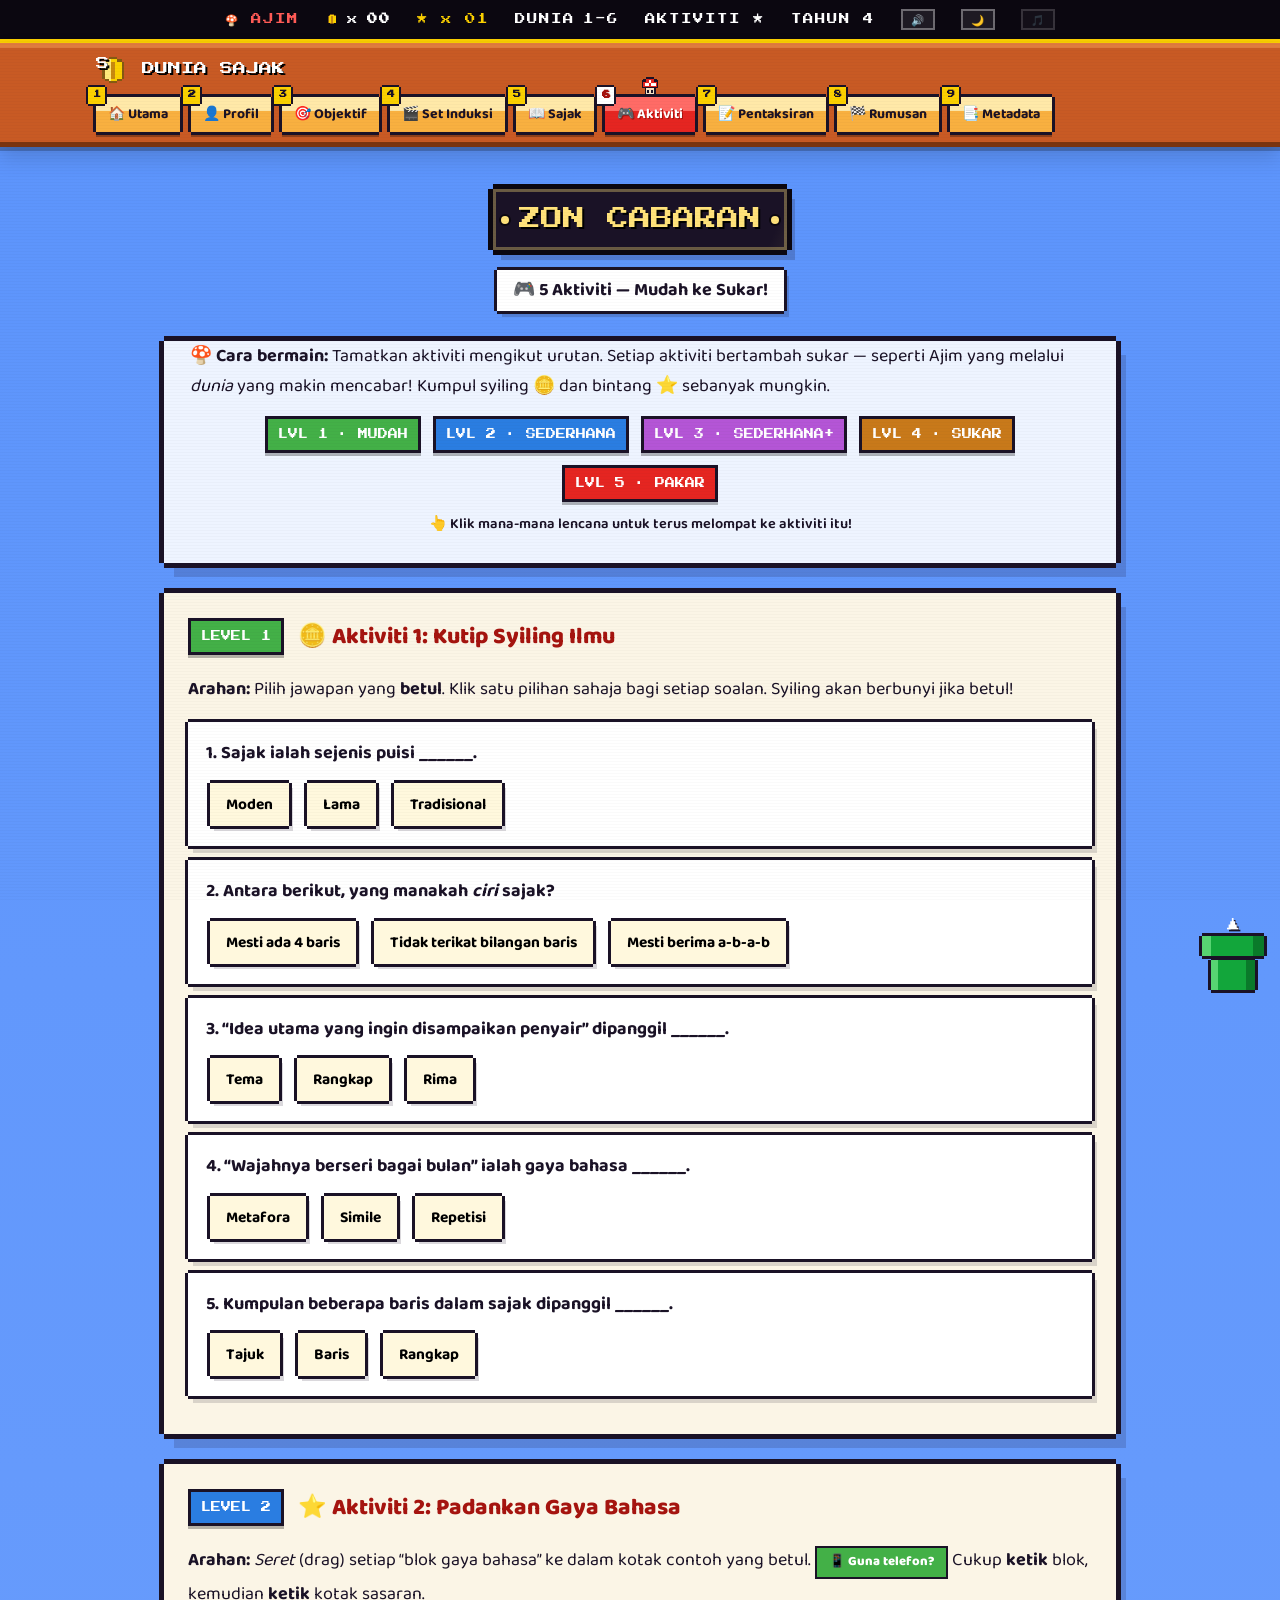
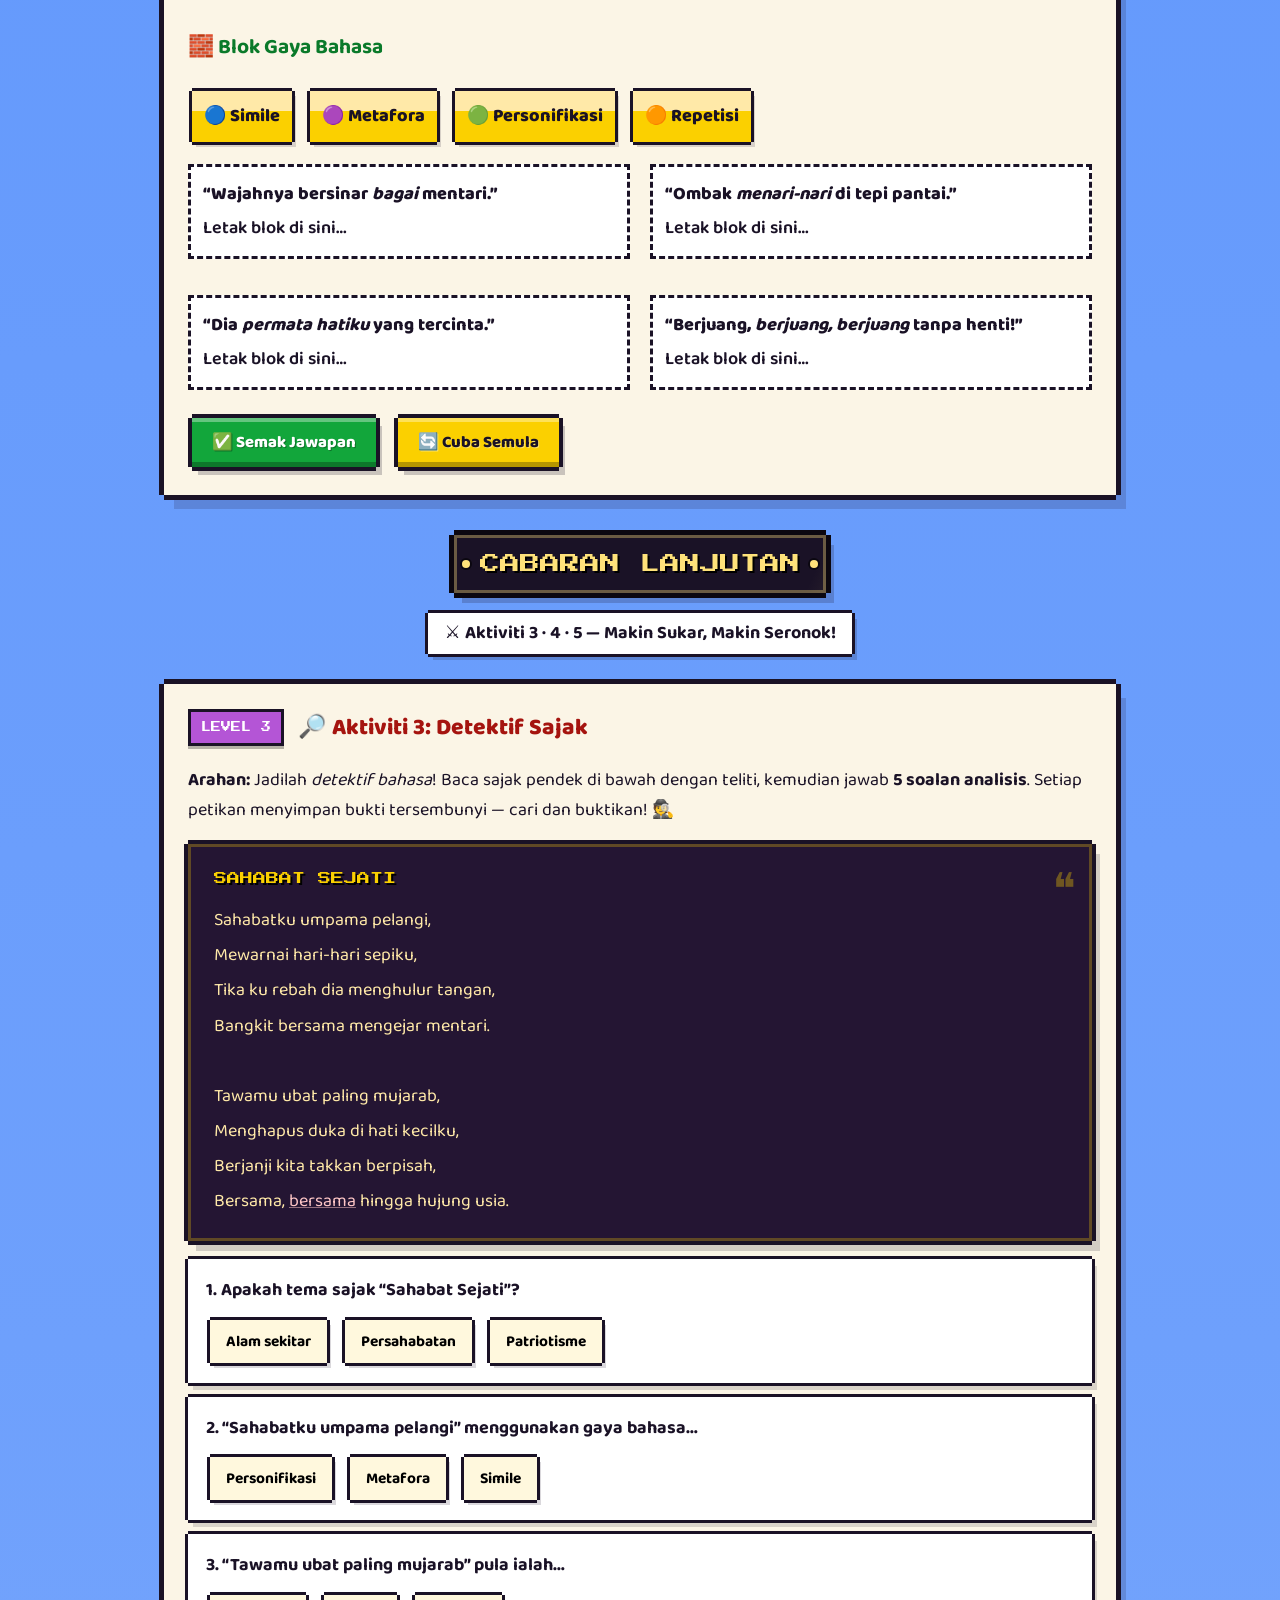
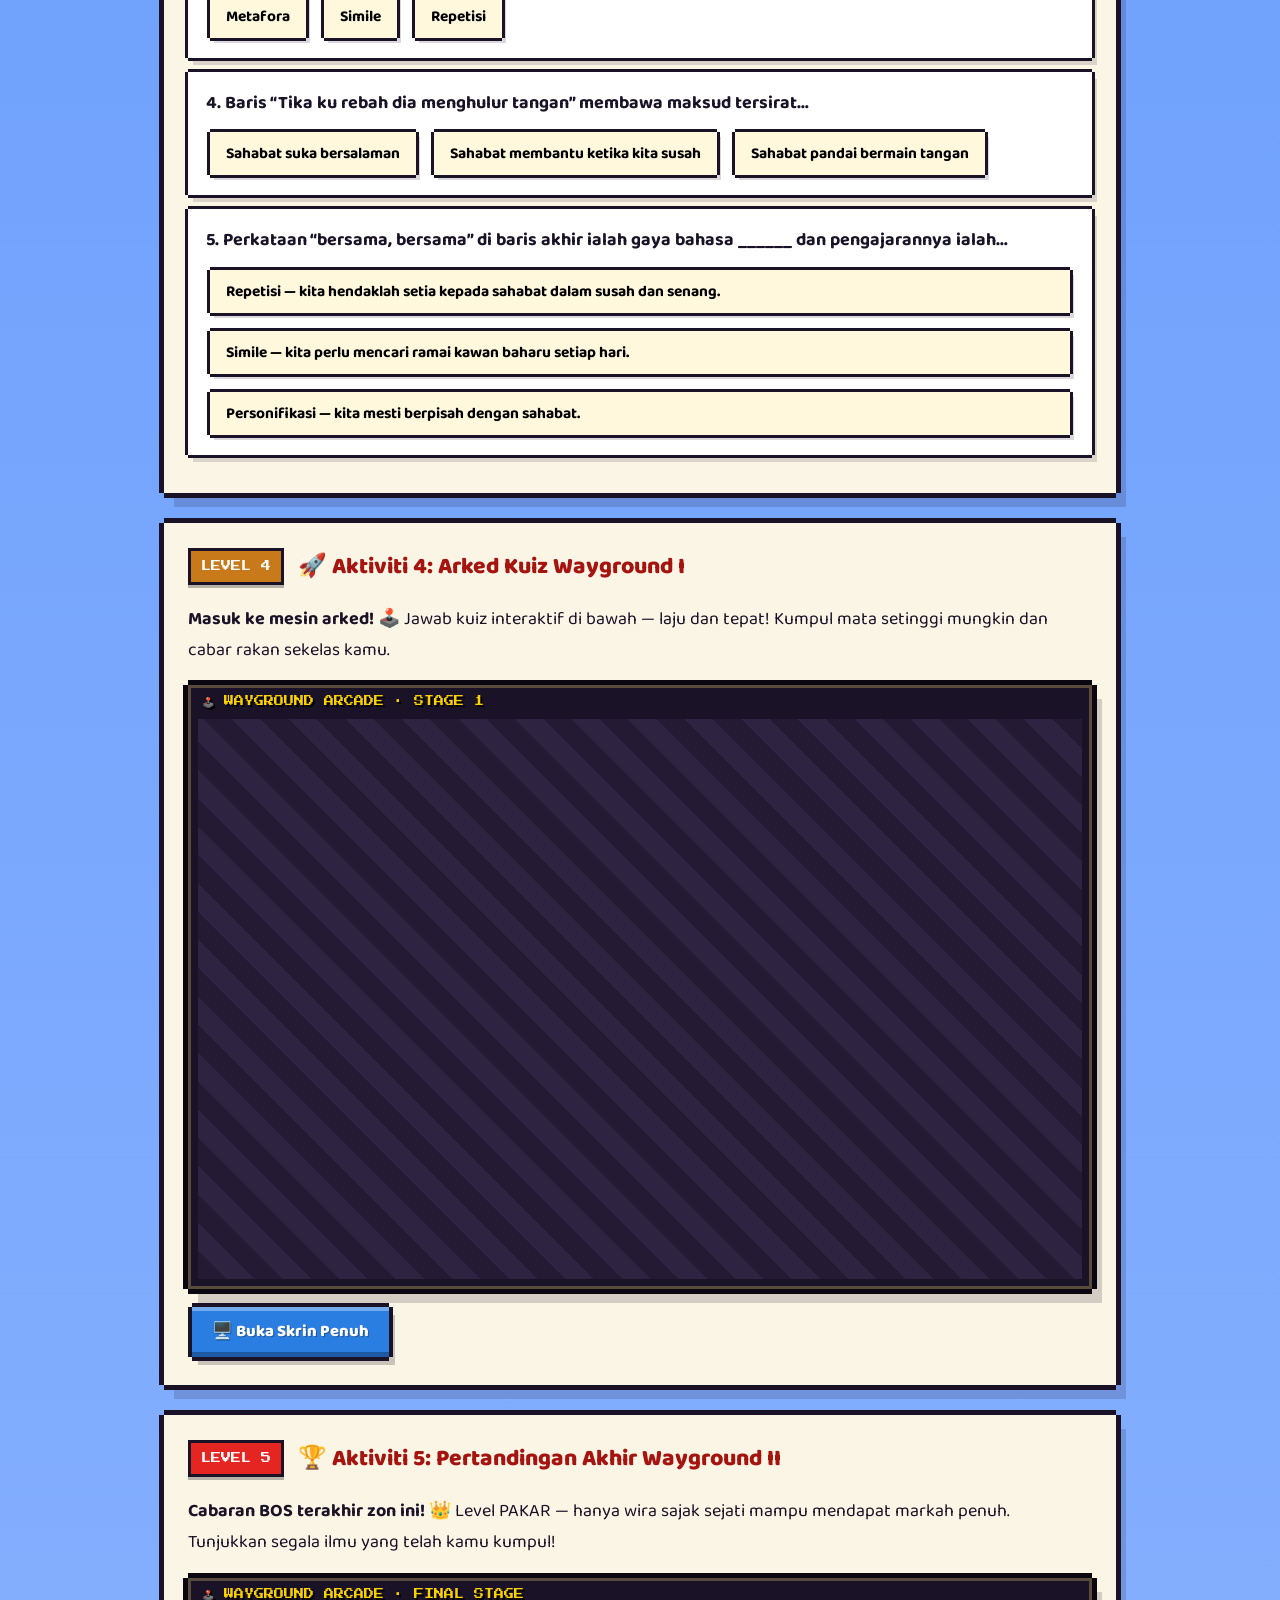
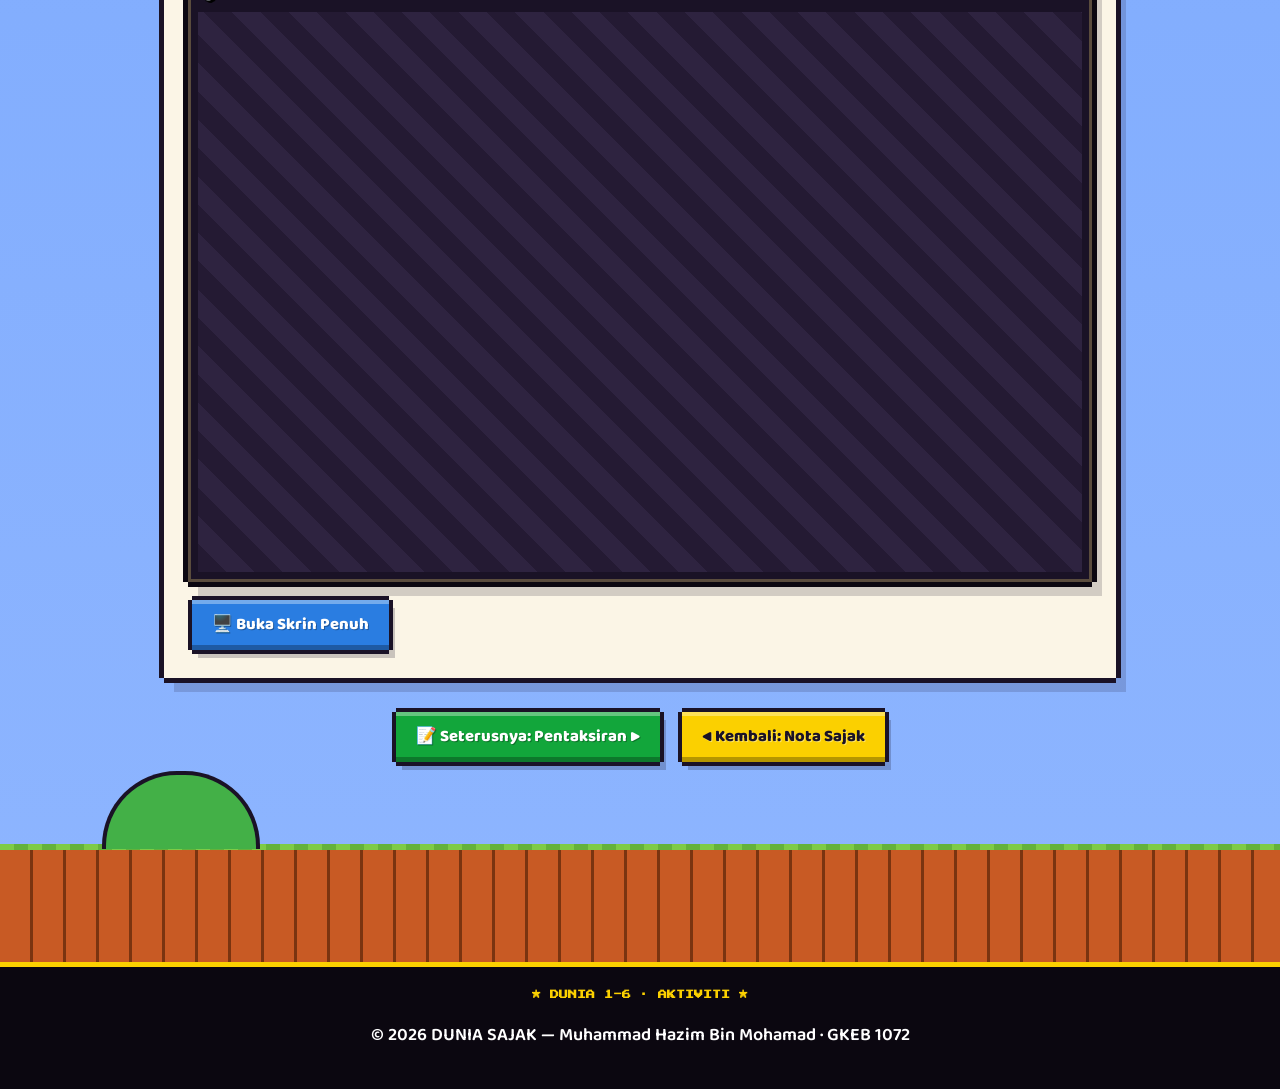
==== commit c6a57a16: "Tambah halaman Metadata & Rujukan (Dunia 1-9) - metadata.html: identiti produk, maklumat akademik, s" ====
--- a/aktiviti.html
+++ b/aktiviti.html
@@ -8,7 +8,7 @@
 <link rel="preconnect" href="https://fonts.googleapis.com">
 <link rel="preconnect" href="https://fonts.gstatic.com" crossorigin>
 <link href="https://fonts.googleapis.com/css2?family=Baloo+2:wght@400;500;600;700;800&family=Press+Start+2P&display=swap" rel="stylesheet">
-<link rel="stylesheet" href="style.css?v=3">
+<link rel="stylesheet" href="style.css?v=4">
 <link rel="icon" href="data:image/svg+xml,<svg xmlns='http://www.w3.org/2000/svg' viewBox='0 0 100 100'><text y='.9em' font-size='90'>🍄</text></svg>">
 </head>
 <body>
@@ -39,6 +39,7 @@
       <a href="aktiviti.html">🎮 Aktiviti</a>
       <a href="pentaksiran.html">📝 Pentaksiran</a>
       <a href="rumusan.html">🏁 Rumusan</a>
+      <a href="metadata.html">📑 Metadata</a>
     </div>
   </div>
 </nav>
@@ -324,7 +325,7 @@
   <p>© 2026 DUNIA SAJAK — Muhammad Hazim Bin Mohamad · GKEB 1072</p>
 </footer>
 
-<script src="main.js?v=3"></script>
-<script src="aktiviti.js?v=3"></script>
+<script src="main.js?v=4"></script>
+<script src="aktiviti.js?v=4"></script>
 </body>
 </html>
--- a/style.css
+++ b/style.css
@@ -1293,3 +1293,48 @@
   content:"● LIVE"; margin-left: 12px; color: #ff5b56;
   animation: blink 1.4s steps(1) infinite;
 }
+
+/* =========================================================
+   Senarai rujukan gaya APA (inden gantung) — halaman Metadata
+   ========================================================= */
+.ref-list{
+  list-style: none;
+  counter-reset: ruj;
+  padding: 0;
+  margin: 14px 0 4px;
+}
+.ref-list li{
+  counter-increment: ruj;
+  position: relative;
+  background: var(--white);
+  padding: 14px 16px 14px 52px;
+  margin: 10px 3px;
+  font-size: 16.5px;
+  line-height: 1.65;
+  text-indent: -22px;          /* inden gantung APA */
+  padding-left: 74px;
+  box-shadow:
+    0 -3px 0 0 var(--ink), 0 3px 0 0 var(--ink),
+    -3px 0 0 0 var(--ink), 3px 0 0 0 var(--ink),
+    5px 7px 0 rgba(26,18,38,.15);
+}
+.ref-list li::before{
+  content: counter(ruj);
+  position: absolute; left: 12px; top: 12px;
+  width: 30px; height: 30px;
+  display: grid; place-items: center;
+  font-family: var(--pixel); font-size: 11px;
+  color: var(--ink); background: var(--coin);
+  text-indent: 0;
+  box-shadow: 0 -3px 0 0 var(--ink), 0 3px 0 0 var(--ink), -3px 0 0 0 var(--ink), 3px 0 0 0 var(--ink);
+}
+.ref-list li em{ color: var(--mario-d); font-style: italic; }
+.ref-list .url{
+  font-family: var(--body); font-weight: 700;
+  color: #1c5bb0; word-break: break-all;
+}
+html.ug .ref-list li{ background: #f3f6ff; }
+
+@media (max-width: 560px){
+  .ref-list li{ padding-left: 60px; font-size: 15.5px; }
+}
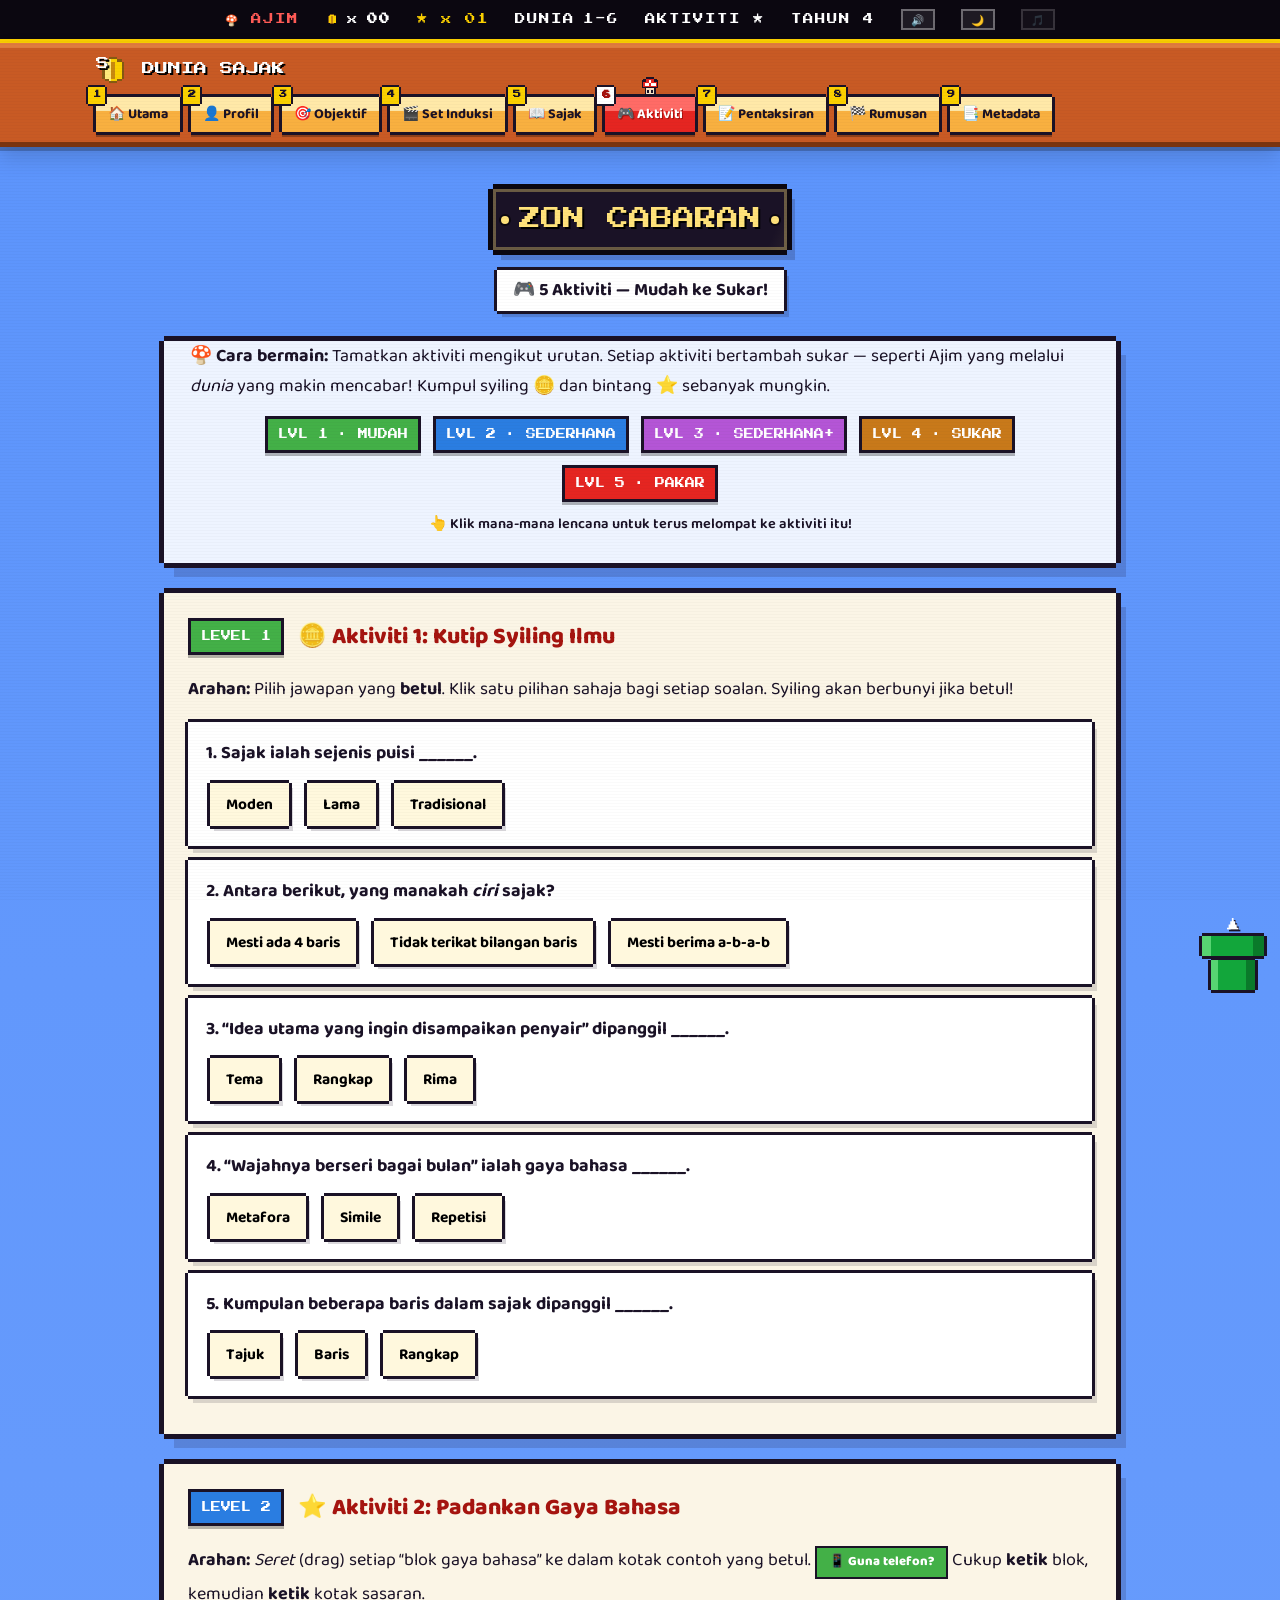
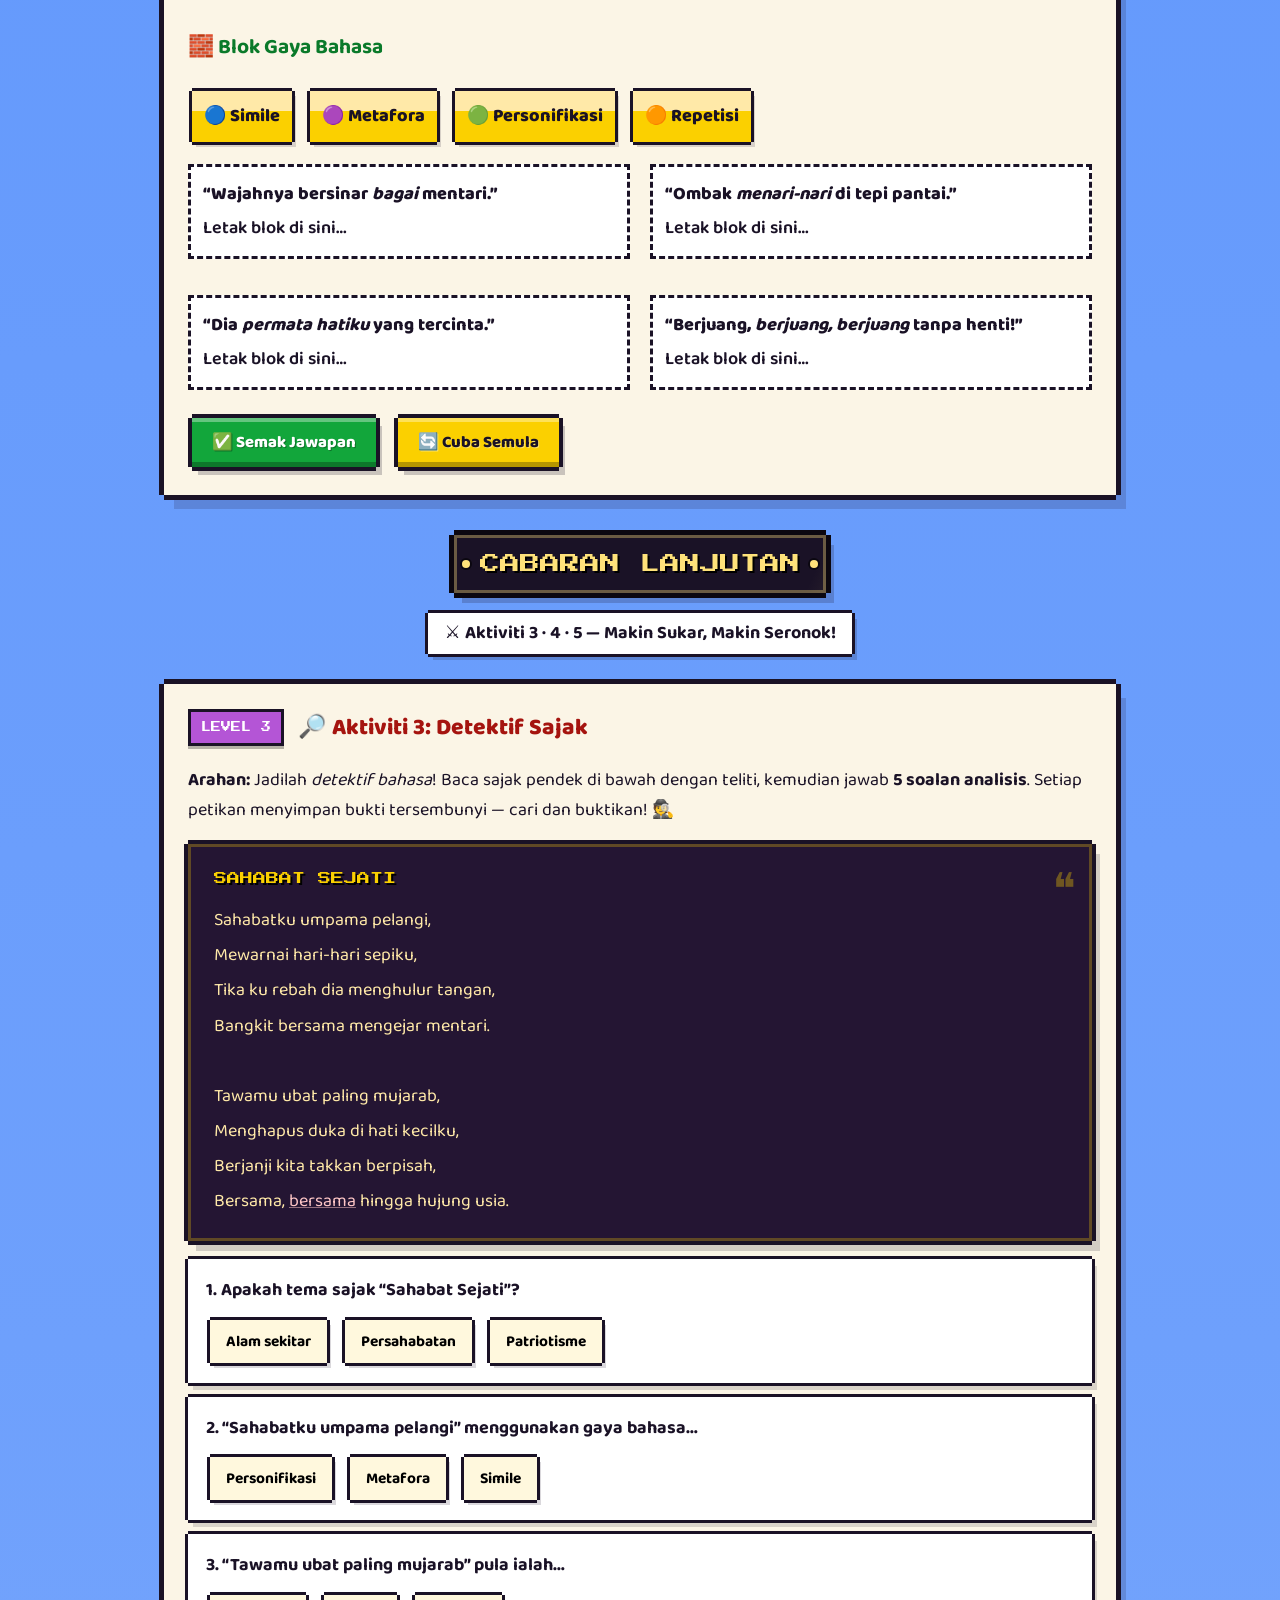
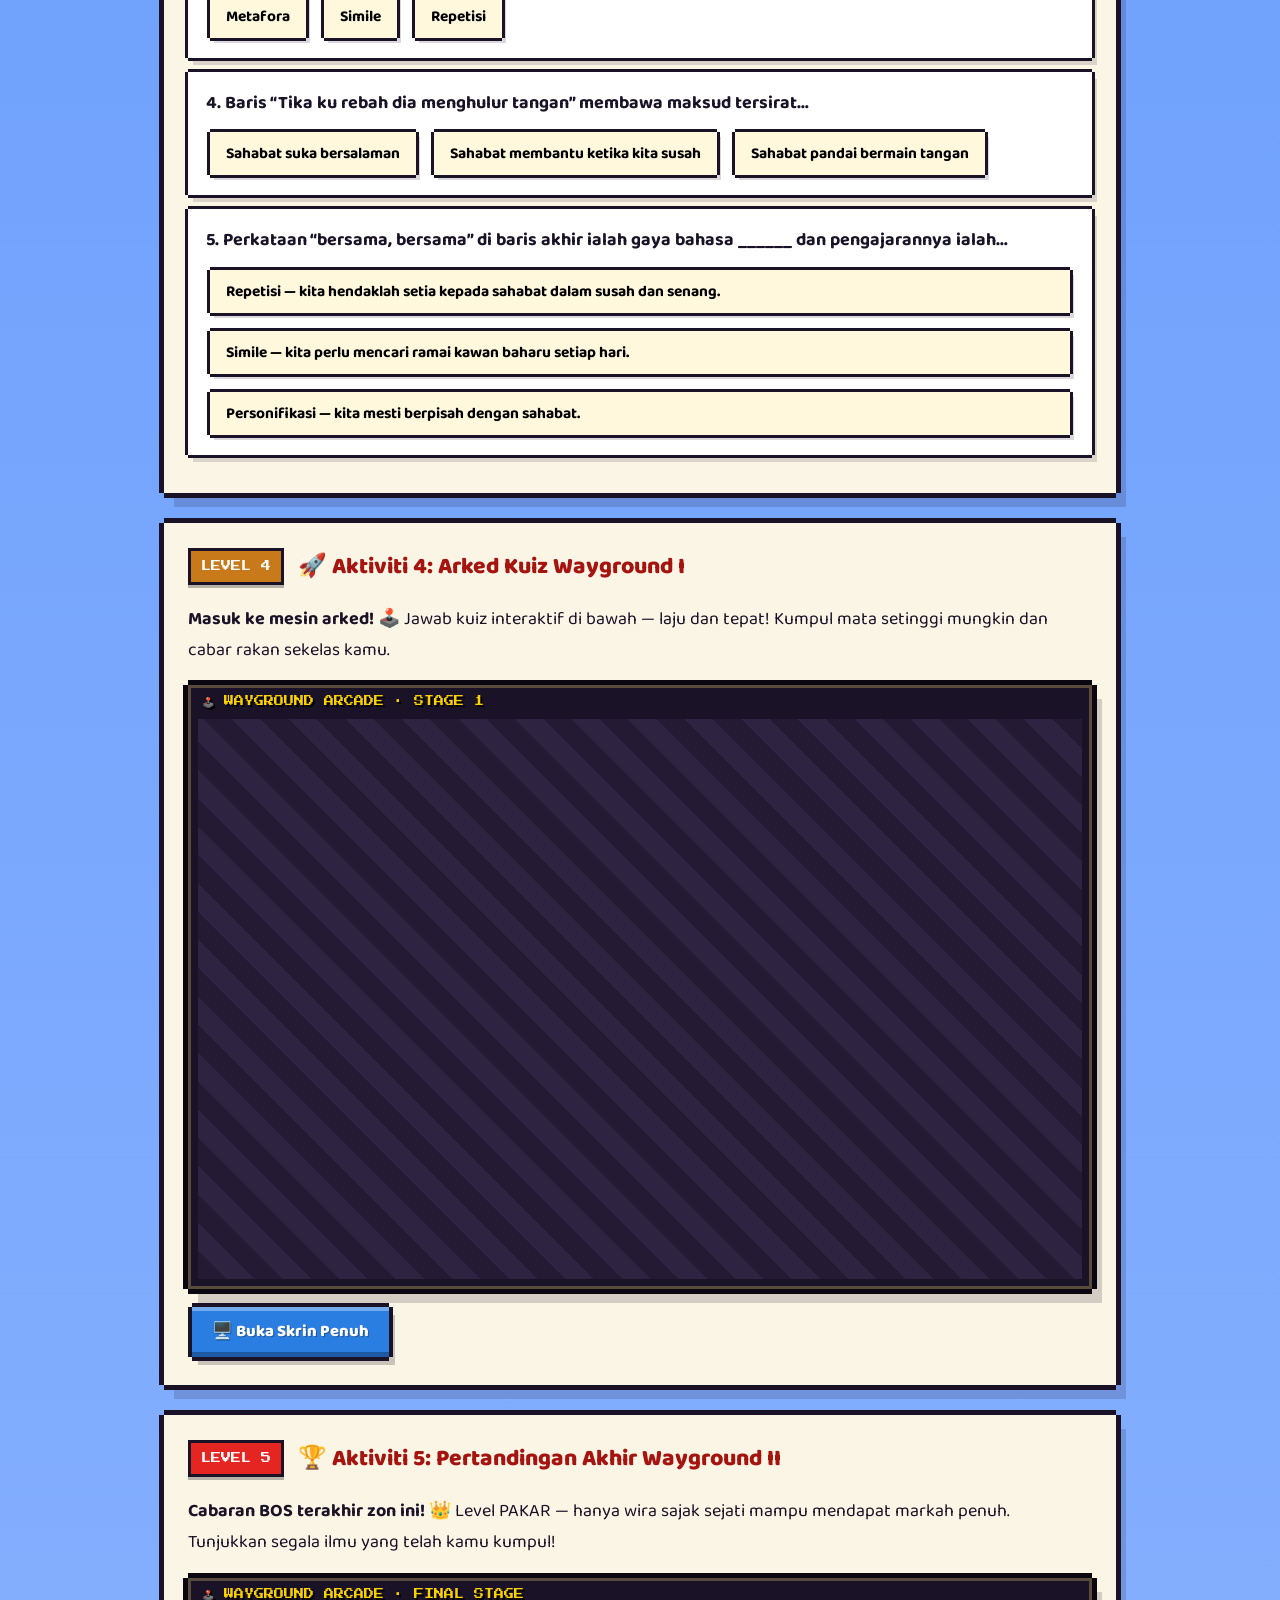
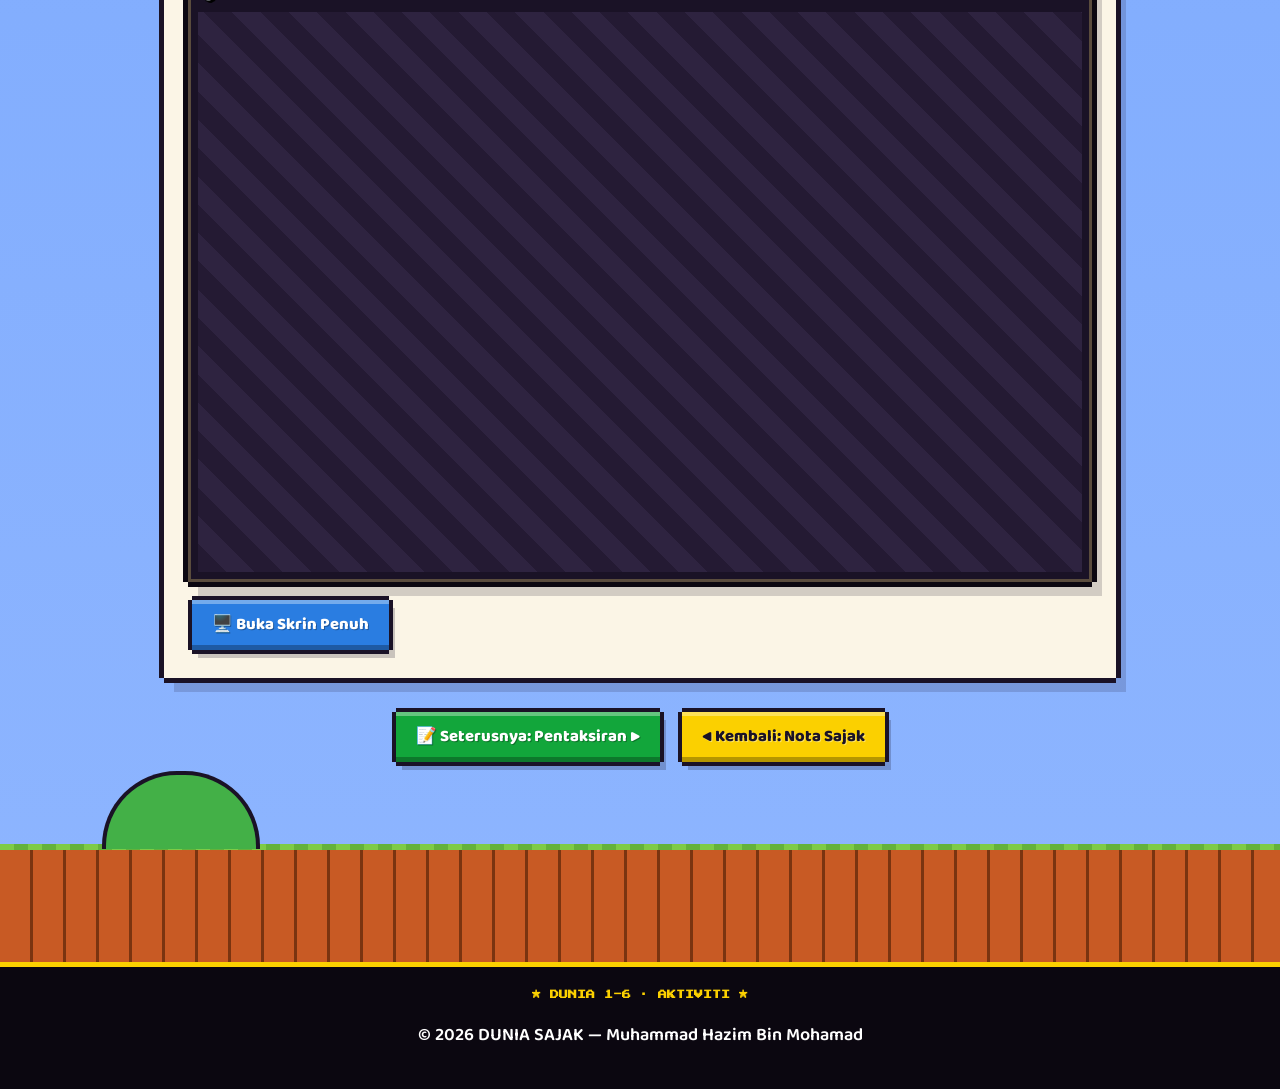
==== commit 404ef08d: "Buang semua maklumat peribadi & kursus daripada laman - profil.html: buang No. IC, Angka Giliran, Ku" ====
--- a/aktiviti.html
+++ b/aktiviti.html
@@ -322,7 +322,7 @@
 
 <footer class="footer">
   <div class="foot-mini">★ DUNIA 1-6 · AKTIVITI ★</div>
-  <p>© 2026 DUNIA SAJAK — Muhammad Hazim Bin Mohamad · GKEB 1072</p>
+  <p>© 2026 DUNIA SAJAK — Muhammad Hazim Bin Mohamad</p>
 </footer>
 
 <script src="main.js?v=4"></script>
